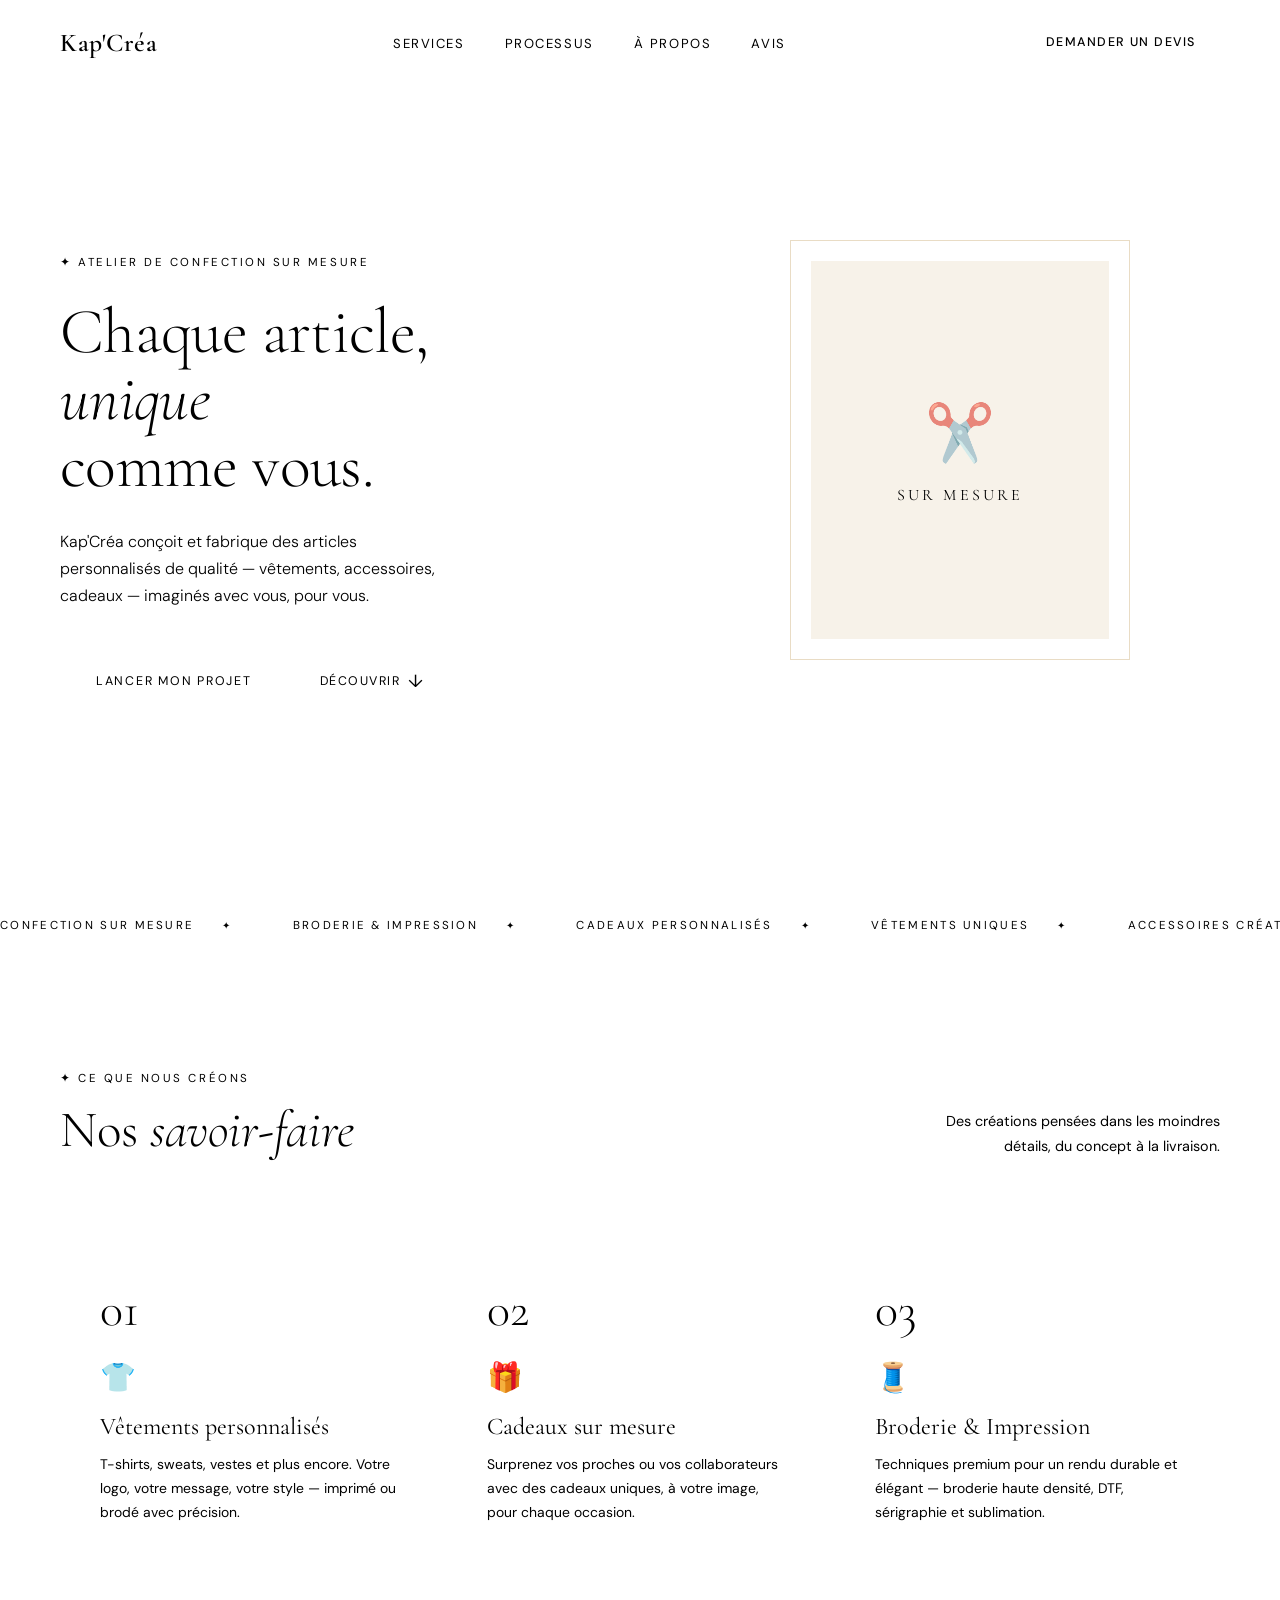
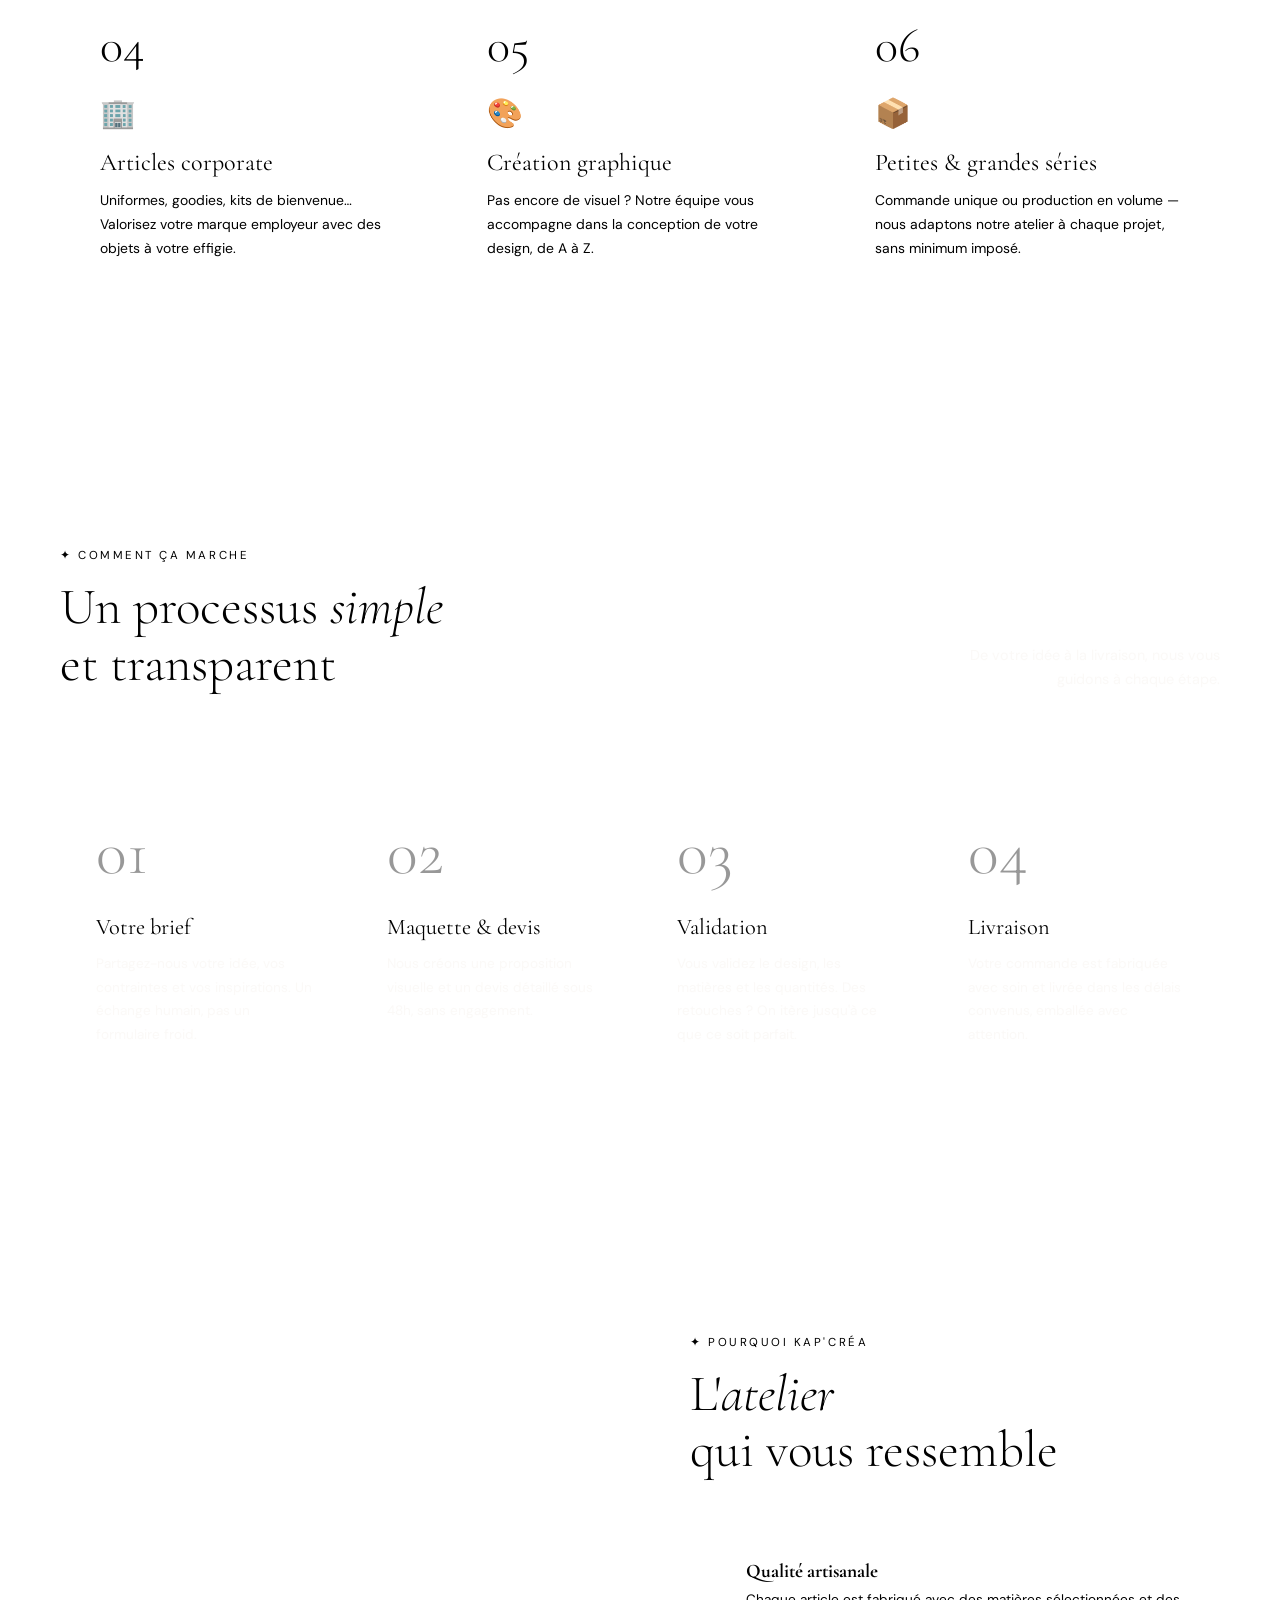
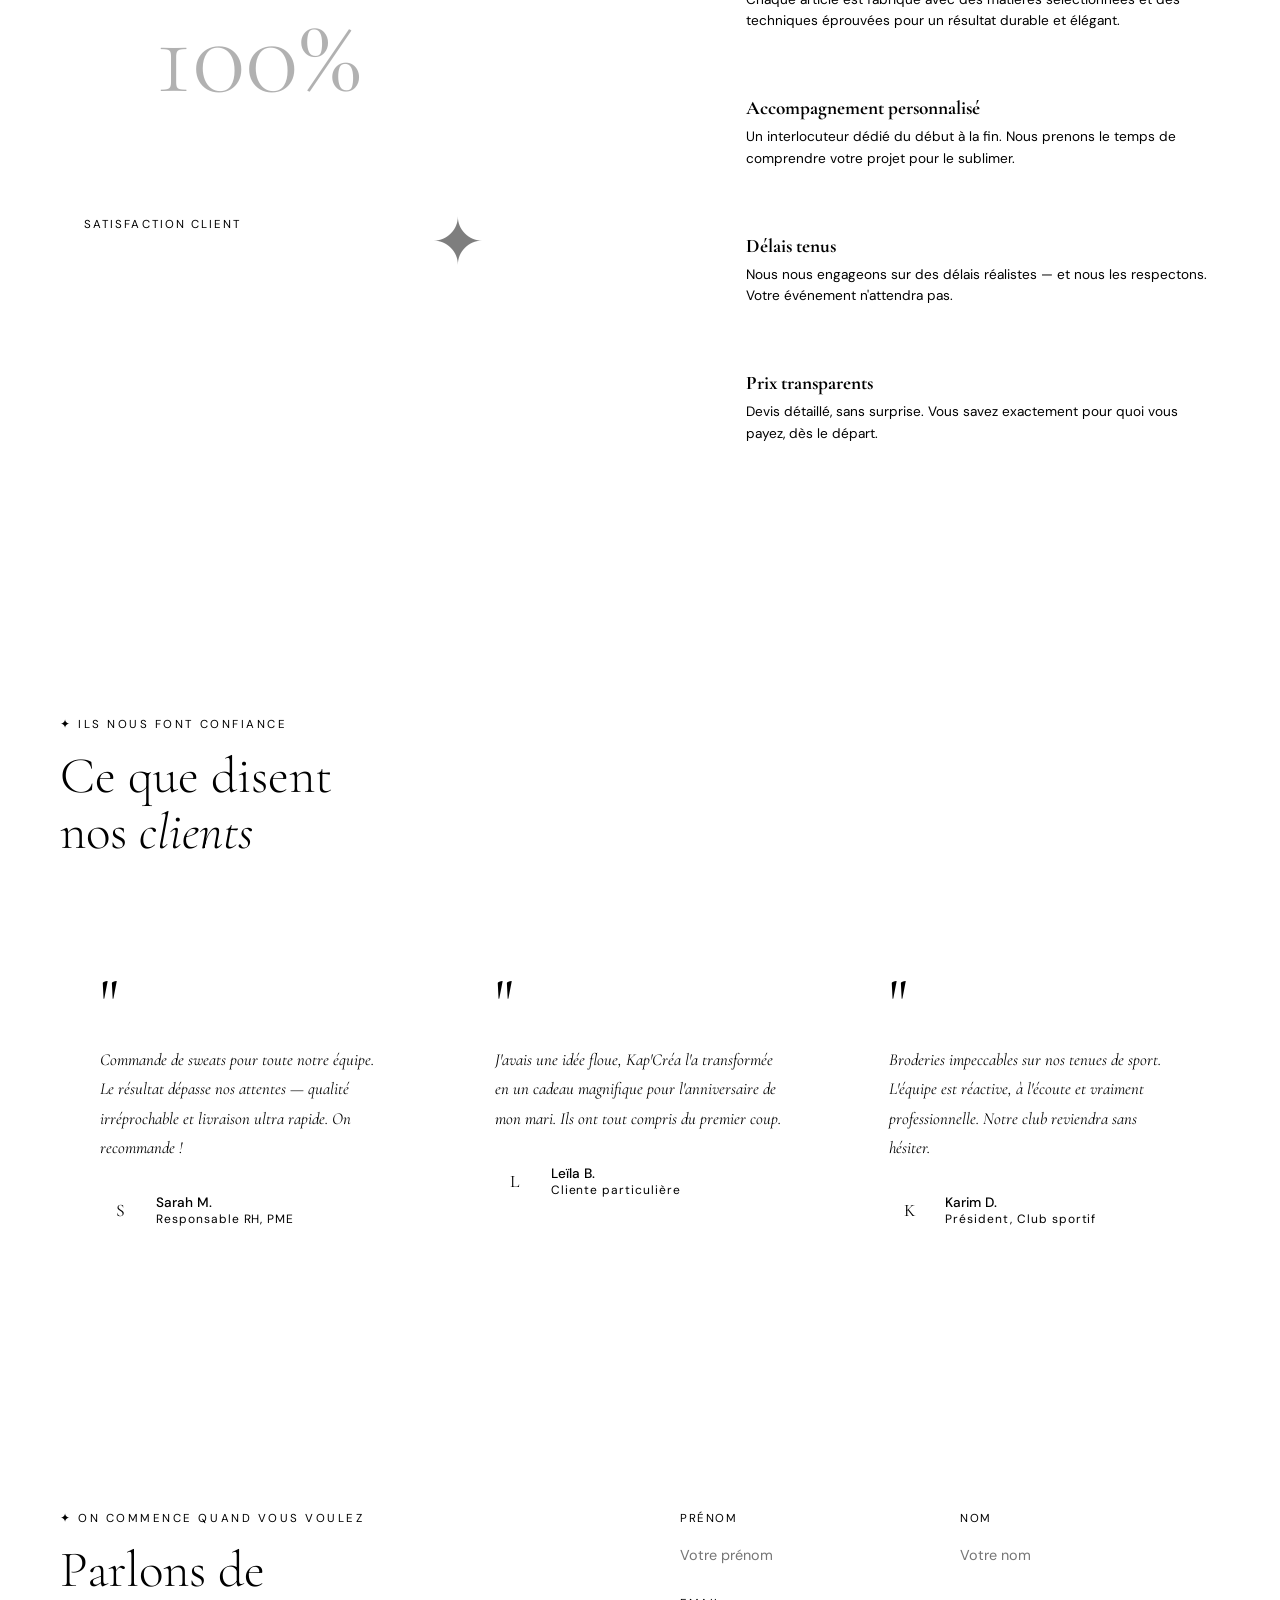
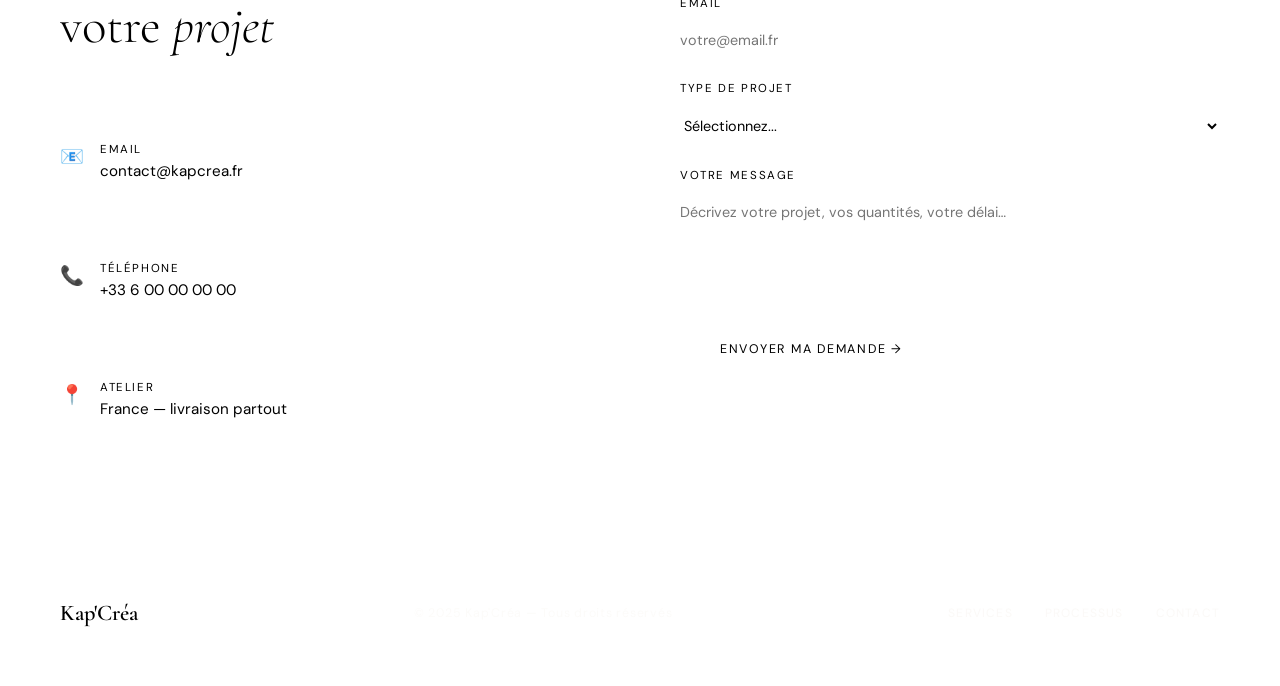
==== Index.html @ 998042f2 "Create Index.html" ====
<!DOCTYPE html>

<html lang="fr">
<head>
  <meta charset="UTF-8" />
  <meta name="viewport" content="width=device-width, initial-scale=1.0"/>
  <title>Kap'Créa — Articles Personnalisés</title>
  <link href="https://fonts.googleapis.com/css2?family=Cormorant+Garamond:ital,wght@0,300;0,400;0,600;1,300;1,400&family=DM+Sans:wght@300;400;500&display=swap" rel="stylesheet"/>
  <style>
    *, *::before, *::after { box-sizing: border-box; margin: 0; padding: 0; }

```
:root {
  --cream: #F7F4EF;
  --sand: #E8E0D3;
  --charcoal: #1C1C1C;
  --warm-gray: #6B6560;
  --accent: #C9A96E;
  --accent-light: #E8D5B0;
  --white: #FFFFFF;
}

html { scroll-behavior: smooth; }

body {
  font-family: 'DM Sans', sans-serif;
  background: var(--cream);
  color: var(--charcoal);
  overflow-x: hidden;
}

/* ── CURSOR ── */
* { cursor: none; }
#cursor {
  position: fixed;
  width: 12px; height: 12px;
  background: var(--accent);
  border-radius: 50%;
  pointer-events: none;
  z-index: 9999;
  transform: translate(-50%, -50%);
  transition: transform 0.15s ease, width 0.3s ease, height 0.3s ease, background 0.3s ease;
}
#cursor.grow {
  width: 40px; height: 40px;
  background: transparent;
  border: 1.5px solid var(--accent);
}

/* ── NAV ── */
nav {
  position: fixed; top: 0; left: 0; right: 0;
  z-index: 100;
  display: flex; align-items: center; justify-content: space-between;
  padding: 24px 60px;
  background: transparent;
  transition: background 0.4s ease, padding 0.4s ease;
}
nav.scrolled {
  background: rgba(247,244,239,0.95);
  backdrop-filter: blur(12px);
  padding: 16px 60px;
  border-bottom: 1px solid var(--sand);
}
.nav-logo {
  font-family: 'Cormorant Garamond', serif;
  font-size: 1.6rem;
  font-weight: 600;
  letter-spacing: 0.02em;
  color: var(--charcoal);
  text-decoration: none;
}
.nav-logo span { color: var(--accent); }
.nav-links {
  display: flex; gap: 40px; list-style: none;
}
.nav-links a {
  font-size: 0.82rem;
  font-weight: 400;
  letter-spacing: 0.12em;
  text-transform: uppercase;
  color: var(--charcoal);
  text-decoration: none;
  position: relative;
}
.nav-links a::after {
  content: '';
  position: absolute;
  bottom: -3px; left: 0;
  width: 0; height: 1px;
  background: var(--accent);
  transition: width 0.3s ease;
}
.nav-links a:hover::after { width: 100%; }

.nav-cta {
  font-size: 0.78rem;
  font-weight: 500;
  letter-spacing: 0.12em;
  text-transform: uppercase;
  color: var(--charcoal);
  text-decoration: none;
  border: 1px solid var(--charcoal);
  padding: 10px 24px;
  transition: background 0.3s ease, color 0.3s ease;
}
.nav-cta:hover { background: var(--charcoal); color: var(--cream); }

/* ── HERO ── */
#hero {
  min-height: 100vh;
  display: grid;
  grid-template-columns: 1fr 1fr;
  position: relative;
  overflow: hidden;
}
.hero-left {
  display: flex;
  flex-direction: column;
  justify-content: center;
  padding: 140px 60px 80px;
}
.hero-tag {
  font-size: 0.72rem;
  letter-spacing: 0.22em;
  text-transform: uppercase;
  color: var(--accent);
  margin-bottom: 28px;
  opacity: 0;
  animation: fadeUp 0.8s ease 0.2s forwards;
}
.hero-title {
  font-family: 'Cormorant Garamond', serif;
  font-size: clamp(3rem, 5vw, 5.5rem);
  font-weight: 300;
  line-height: 1.05;
  letter-spacing: -0.01em;
  opacity: 0;
  animation: fadeUp 0.9s ease 0.4s forwards;
}
.hero-title em {
  font-style: italic;
  color: var(--accent);
}
.hero-subtitle {
  font-size: 1rem;
  font-weight: 300;
  color: var(--warm-gray);
  line-height: 1.7;
  max-width: 400px;
  margin-top: 28px;
  opacity: 0;
  animation: fadeUp 0.9s ease 0.6s forwards;
}
.hero-actions {
  display: flex; align-items: center; gap: 32px;
  margin-top: 48px;
  opacity: 0;
  animation: fadeUp 0.9s ease 0.8s forwards;
}
.btn-primary {
  background: var(--charcoal);
  color: var(--cream);
  font-size: 0.78rem;
  letter-spacing: 0.14em;
  text-transform: uppercase;
  text-decoration: none;
  padding: 16px 36px;
  transition: background 0.3s ease, transform 0.2s ease;
}
.btn-primary:hover { background: var(--accent); transform: translateY(-2px); }
.btn-ghost {
  font-size: 0.78rem;
  letter-spacing: 0.12em;
  text-transform: uppercase;
  color: var(--warm-gray);
  text-decoration: none;
  display: flex; align-items: center; gap: 8px;
}
.btn-ghost:hover { color: var(--charcoal); }
.btn-ghost span { font-size: 1.1rem; }

.hero-right {
  position: relative;
  background: var(--sand);
  overflow: hidden;
}
.hero-right::before {
  content: '';
  position: absolute;
  inset: 0;
  background: linear-gradient(135deg, var(--sand) 0%, var(--accent-light) 100%);
}
.hero-visual {
  position: absolute;
  inset: 0;
  display: flex;
  align-items: center;
  justify-content: center;
}
.hero-shape-outer {
  width: 340px; height: 420px;
  border: 1px solid rgba(201,169,110,0.4);
  position: relative;
  animation: float 6s ease-in-out infinite;
}
.hero-shape-inner {
  position: absolute;
  top: 20px; left: 20px; right: 20px; bottom: 20px;
  background: rgba(201,169,110,0.15);
  display: flex; align-items: center; justify-content: center;
  flex-direction: column; gap: 16px;
}
.hero-icon { font-size: 3.5rem; opacity: 0.6; }
.hero-shape-label {
  font-family: 'Cormorant Garamond', serif;
  font-size: 1rem;
  letter-spacing: 0.2em;
  text-transform: uppercase;
  color: var(--warm-gray);
}
.hero-dots {
  position: absolute;
  bottom: 60px; right: 60px;
  display: grid;
  grid-template-columns: repeat(5, 1fr);
  gap: 8px;
  opacity: 0.35;
}
.hero-dot {
  width: 4px; height: 4px;
  background: var(--accent);
  border-radius: 50%;
}

/* ── MARQUEE ── */
.marquee-section {
  background: var(--charcoal);
  padding: 18px 0;
  overflow: hidden;
}
.marquee-track {
  display: flex;
  gap: 60px;
  animation: marquee 22s linear infinite;
  white-space: nowrap;
}
.marquee-item {
  font-size: 0.72rem;
  letter-spacing: 0.2em;
  text-transform: uppercase;
  color: var(--accent);
  display: flex; align-items: center; gap: 28px;
  flex-shrink: 0;
}
.marquee-dot { color: var(--warm-gray); font-size: 0.6rem; }

/* ── SERVICES ── */
#services {
  padding: 120px 60px;
}
.section-header {
  display: flex;
  align-items: flex-end;
  justify-content: space-between;
  margin-bottom: 80px;
}
.section-tag {
  font-size: 0.72rem;
  letter-spacing: 0.22em;
  text-transform: uppercase;
  color: var(--accent);
  margin-bottom: 16px;
}
.section-title {
  font-family: 'Cormorant Garamond', serif;
  font-size: clamp(2.2rem, 4vw, 3.5rem);
  font-weight: 300;
  line-height: 1.1;
}
.section-title em { font-style: italic; color: var(--accent); }
.section-desc {
  font-size: 0.9rem;
  color: var(--warm-gray);
  max-width: 280px;
  line-height: 1.7;
  text-align: right;
}

.services-grid {
  display: grid;
  grid-template-columns: repeat(3, 1fr);
  gap: 2px;
  background: var(--sand);
}
.service-card {
  background: var(--cream);
  padding: 48px 40px;
  transition: background 0.3s ease;
  position: relative;
  overflow: hidden;
}
.service-card::after {
  content: '';
  position: absolute;
  bottom: 0; left: 0;
  width: 0; height: 2px;
  background: var(--accent);
  transition: width 0.4s ease;
}
.service-card:hover::after { width: 100%; }
.service-card:hover { background: var(--white); }
.service-num {
  font-family: 'Cormorant Garamond', serif;
  font-size: 3rem;
  font-weight: 300;
  color: var(--accent-light);
  line-height: 1;
  margin-bottom: 24px;
}
.service-icon { font-size: 1.8rem; margin-bottom: 16px; }
.service-name {
  font-family: 'Cormorant Garamond', serif;
  font-size: 1.5rem;
  font-weight: 400;
  margin-bottom: 12px;
}
.service-text {
  font-size: 0.87rem;
  color: var(--warm-gray);
  line-height: 1.7;
}

/* ── PROCESS ── */
#process {
  padding: 120px 60px;
  background: var(--charcoal);
  color: var(--cream);
}
#process .section-title { color: var(--cream); }
#process .section-tag { color: var(--accent); }
#process .section-desc { color: rgba(247,244,239,0.5); }

.process-steps {
  display: grid;
  grid-template-columns: repeat(4, 1fr);
  gap: 2px;
  margin-top: 80px;
  background: rgba(255,255,255,0.05);
}
.step {
  background: var(--charcoal);
  padding: 48px 36px;
  border-top: 1px solid rgba(255,255,255,0.08);
  transition: background 0.3s ease;
}
.step:hover { background: #242424; }
.step-num {
  font-family: 'Cormorant Garamond', serif;
  font-size: 4rem;
  font-weight: 300;
  color: var(--accent);
  opacity: 0.4;
  line-height: 1;
  margin-bottom: 28px;
}
.step-title {
  font-family: 'Cormorant Garamond', serif;
  font-size: 1.4rem;
  font-weight: 400;
  margin-bottom: 12px;
  color: var(--cream);
}
.step-text {
  font-size: 0.85rem;
  color: rgba(247,244,239,0.5);
  line-height: 1.75;
}

/* ── POURQUOI ── */
#pourquoi {
  padding: 120px 60px;
  display: grid;
  grid-template-columns: 1fr 1fr;
  gap: 100px;
  align-items: center;
}
.pourquoi-visual {
  position: relative;
  height: 500px;
}
.pourquoi-box {
  position: absolute;
  background: var(--sand);
}
.pourquoi-box-1 {
  top: 0; left: 0;
  width: 75%; height: 80%;
  display: flex; align-items: center; justify-content: center;
}
.pourquoi-box-2 {
  bottom: 0; right: 0;
  width: 50%; height: 45%;
  background: var(--accent-light);
  display: flex; align-items: center; justify-content: center;
}
.pourquoi-big-num {
  font-family: 'Cormorant Garamond', serif;
  font-size: 7rem;
  font-weight: 300;
  color: var(--accent);
  opacity: 0.3;
}
.pourquoi-stat-label {
  font-size: 0.72rem;
  letter-spacing: 0.18em;
  text-transform: uppercase;
  color: var(--warm-gray);
  position: absolute;
  bottom: 24px; left: 24px;
}

.pourquoi-items { display: flex; flex-direction: column; gap: 0; }
.pourquoi-item {
  padding: 32px 0;
  border-bottom: 1px solid var(--sand);
  display: flex; gap: 24px; align-items: flex-start;
}
.pourquoi-item:first-child { border-top: 1px solid var(--sand); }
.pourquoi-check {
  width: 32px; height: 32px;
  background: var(--accent);
  flex-shrink: 0;
  display: flex; align-items: center; justify-content: center;
  color: white;
  font-size: 0.8rem;
}
.pourquoi-item-title {
  font-family: 'Cormorant Garamond', serif;
  font-size: 1.2rem;
  margin-bottom: 6px;
}
.pourquoi-item-text {
  font-size: 0.85rem;
  color: var(--warm-gray);
  line-height: 1.6;
}

/* ── TEMOIGNAGES ── */
#temoignages {
  padding: 120px 60px;
  background: var(--sand);
}
.temoignages-grid {
  display: grid;
  grid-template-columns: repeat(3, 1fr);
  gap: 24px;
  margin-top: 80px;
}
.temoignage-card {
  background: var(--cream);
  padding: 40px;
  position: relative;
}
.temo-quote {
  font-family: 'Cormorant Garamond', serif;
  font-size: 4rem;
  color: var(--accent);
  line-height: 0.7;
  margin-bottom: 20px;
}
.temo-text {
  font-size: 0.95rem;
  line-height: 1.75;
  color: var(--charcoal);
  margin-bottom: 28px;
  font-style: italic;
  font-family: 'Cormorant Garamond', serif;
  font-size: 1.05rem;
}
.temo-author {
  display: flex; align-items: center; gap: 16px;
}
.temo-avatar {
  width: 40px; height: 40px;
  background: var(--accent-light);
  display: flex; align-items: center; justify-content: center;
  font-family: 'Cormorant Garamond', serif;
  font-size: 1.1rem;
  color: var(--accent);
}
.temo-name {
  font-size: 0.85rem;
  font-weight: 500;
}
.temo-role {
  font-size: 0.75rem;
  color: var(--warm-gray);
  letter-spacing: 0.08em;
}

/* ── CONTACT ── */
#contact {
  padding: 120px 60px;
  display: grid;
  grid-template-columns: 1fr 1fr;
  gap: 80px;
}
.contact-info { padding-right: 40px; }
.contact-detail {
  display: flex; align-items: flex-start; gap: 16px;
  margin-top: 40px;
  padding-top: 40px;
  border-top: 1px solid var(--sand);
}
.contact-detail:first-of-type { margin-top: 48px; }
.contact-detail-icon { font-size: 1.2rem; padding-top: 2px; }
.contact-detail-label {
  font-size: 0.72rem;
  letter-spacing: 0.14em;
  text-transform: uppercase;
  color: var(--warm-gray);
  margin-bottom: 4px;
}
.contact-detail-val {
  font-size: 0.95rem;
  color: var(--charcoal);
}

.contact-form { display: flex; flex-direction: column; gap: 20px; }
.form-row { display: grid; grid-template-columns: 1fr 1fr; gap: 20px; }
.form-group { display: flex; flex-direction: column; gap: 8px; }
.form-group label {
  font-size: 0.72rem;
  letter-spacing: 0.14em;
  text-transform: uppercase;
  color: var(--warm-gray);
}
.form-group input,
.form-group select,
.form-group textarea {
  background: transparent;
  border: none;
  border-bottom: 1px solid var(--sand);
  padding: 12px 0;
  font-family: 'DM Sans', sans-serif;
  font-size: 0.9rem;
  color: var(--charcoal);
  outline: none;
  transition: border-color 0.3s ease;
  cursor: none;
}
.form-group input:focus,
.form-group select:focus,
.form-group textarea:focus {
  border-color: var(--accent);
}
.form-group textarea { resize: none; height: 100px; }
.form-submit {
  margin-top: 12px;
  background: var(--charcoal);
  color: var(--cream);
  border: none;
  padding: 18px 40px;
  font-family: 'DM Sans', sans-serif;
  font-size: 0.78rem;
  letter-spacing: 0.14em;
  text-transform: uppercase;
  cursor: none;
  transition: background 0.3s ease;
  align-self: flex-start;
}
.form-submit:hover { background: var(--accent); }

/* ── FOOTER ── */
footer {
  background: var(--charcoal);
  color: var(--cream);
  padding: 60px;
  display: flex;
  align-items: center;
  justify-content: space-between;
}
.footer-logo {
  font-family: 'Cormorant Garamond', serif;
  font-size: 1.4rem;
  font-weight: 600;
}
.footer-logo span { color: var(--accent); }
.footer-copy {
  font-size: 0.78rem;
  color: rgba(247,244,239,0.4);
  letter-spacing: 0.06em;
}
.footer-links { display: flex; gap: 32px; }
.footer-links a {
  font-size: 0.75rem;
  letter-spacing: 0.1em;
  text-transform: uppercase;
  color: rgba(247,244,239,0.5);
  text-decoration: none;
  transition: color 0.3s ease;
}
.footer-links a:hover { color: var(--accent); }

/* ── ANIMATIONS ── */
@keyframes fadeUp {
  from { opacity: 0; transform: translateY(24px); }
  to { opacity: 1; transform: translateY(0); }
}
@keyframes float {
  0%, 100% { transform: translateY(0px) rotate(0deg); }
  33% { transform: translateY(-12px) rotate(0.5deg); }
  66% { transform: translateY(-6px) rotate(-0.5deg); }
}
@keyframes marquee {
  from { transform: translateX(0); }
  to { transform: translateX(-50%); }
}

.reveal {
  opacity: 0;
  transform: translateY(32px);
  transition: opacity 0.8s ease, transform 0.8s ease;
}
.reveal.visible {
  opacity: 1;
  transform: translateY(0);
}

/* ── MOBILE ── */
@media (max-width: 900px) {
  nav { padding: 20px 28px; }
  nav.scrolled { padding: 14px 28px; }
  .nav-links, .nav-cta { display: none; }
  #hero { grid-template-columns: 1fr; }
  .hero-right { display: none; }
  .hero-left { padding: 120px 28px 60px; }
  #services, #process, #temoignages, #contact, #pourquoi { padding: 80px 28px; }
  .services-grid, .process-steps, .temoignages-grid { grid-template-columns: 1fr; }
  #pourquoi, #contact { grid-template-columns: 1fr; }
  .section-header { flex-direction: column; align-items: flex-start; gap: 16px; }
  .section-desc { text-align: left; }
  footer { flex-direction: column; gap: 24px; text-align: center; }
  .footer-links { flex-wrap: wrap; justify-content: center; }
}
```

  </style>
</head>
<body>

<!-- CURSOR -->

<div id="cursor"></div>

<!-- NAV -->

<nav id="navbar">
  <a href="#" class="nav-logo">Kap'<span>Créa</span></a>
  <ul class="nav-links">
    <li><a href="#services">Services</a></li>
    <li><a href="#process">Processus</a></li>
    <li><a href="#pourquoi">À propos</a></li>
    <li><a href="#temoignages">Avis</a></li>
  </ul>
  <a href="#contact" class="nav-cta">Demander un devis</a>
</nav>

<!-- HERO -->

<section id="hero">
  <div class="hero-left">
    <p class="hero-tag">✦ Atelier de confection sur mesure</p>
    <h1 class="hero-title">
      Chaque article,<br><em>unique</em><br>comme vous.
    </h1>
    <p class="hero-subtitle">
      Kap'Créa conçoit et fabrique des articles personnalisés de qualité — vêtements, accessoires, cadeaux — imaginés avec vous, pour vous.
    </p>
    <div class="hero-actions">
      <a href="#contact" class="btn-primary">Lancer mon projet</a>
      <a href="#services" class="btn-ghost">Découvrir <span>↓</span></a>
    </div>
  </div>
  <div class="hero-right">
    <div class="hero-visual">
      <div class="hero-shape-outer">
        <div class="hero-shape-inner">
          <div class="hero-icon">✂️</div>
          <div class="hero-shape-label">Sur mesure</div>
        </div>
      </div>
    </div>
    <div class="hero-dots">
      <div class="hero-dot"></div><div class="hero-dot"></div><div class="hero-dot"></div><div class="hero-dot"></div><div class="hero-dot"></div>
      <div class="hero-dot"></div><div class="hero-dot"></div><div class="hero-dot"></div><div class="hero-dot"></div><div class="hero-dot"></div>
      <div class="hero-dot"></div><div class="hero-dot"></div><div class="hero-dot"></div><div class="hero-dot"></div><div class="hero-dot"></div>
      <div class="hero-dot"></div><div class="hero-dot"></div><div class="hero-dot"></div><div class="hero-dot"></div><div class="hero-dot"></div>
    </div>
  </div>
</section>

<!-- MARQUEE -->

<div class="marquee-section">
  <div class="marquee-track">
    <div class="marquee-item">Confection sur mesure <span class="marquee-dot">✦</span></div>
    <div class="marquee-item">Broderie & Impression <span class="marquee-dot">✦</span></div>
    <div class="marquee-item">Cadeaux personnalisés <span class="marquee-dot">✦</span></div>
    <div class="marquee-item">Vêtements uniques <span class="marquee-dot">✦</span></div>
    <div class="marquee-item">Accessoires créatifs <span class="marquee-dot">✦</span></div>
    <div class="marquee-item">Livraison soignée <span class="marquee-dot">✦</span></div>
    <!-- Duplicate for infinite loop -->
    <div class="marquee-item">Confection sur mesure <span class="marquee-dot">✦</span></div>
    <div class="marquee-item">Broderie & Impression <span class="marquee-dot">✦</span></div>
    <div class="marquee-item">Cadeaux personnalisés <span class="marquee-dot">✦</span></div>
    <div class="marquee-item">Vêtements uniques <span class="marquee-dot">✦</span></div>
    <div class="marquee-item">Accessoires créatifs <span class="marquee-dot">✦</span></div>
    <div class="marquee-item">Livraison soignée <span class="marquee-dot">✦</span></div>
  </div>
</div>

<!-- SERVICES -->

<section id="services">
  <div class="section-header reveal">
    <div>
      <p class="section-tag">✦ Ce que nous créons</p>
      <h2 class="section-title">Nos <em>savoir-faire</em></h2>
    </div>
    <p class="section-desc">Des créations pensées dans les moindres détails, du concept à la livraison.</p>
  </div>
  <div class="services-grid reveal">
    <div class="service-card">
      <div class="service-num">01</div>
      <div class="service-icon">👕</div>
      <h3 class="service-name">Vêtements personnalisés</h3>
      <p class="service-text">T-shirts, sweats, vestes et plus encore. Votre logo, votre message, votre style — imprimé ou brodé avec précision.</p>
    </div>
    <div class="service-card">
      <div class="service-num">02</div>
      <div class="service-icon">🎁</div>
      <h3 class="service-name">Cadeaux sur mesure</h3>
      <p class="service-text">Surprenez vos proches ou vos collaborateurs avec des cadeaux uniques, à votre image, pour chaque occasion.</p>
    </div>
    <div class="service-card">
      <div class="service-num">03</div>
      <div class="service-icon">🧵</div>
      <h3 class="service-name">Broderie & Impression</h3>
      <p class="service-text">Techniques premium pour un rendu durable et élégant — broderie haute densité, DTF, sérigraphie et sublimation.</p>
    </div>
    <div class="service-card">
      <div class="service-num">04</div>
      <div class="service-icon">🏢</div>
      <h3 class="service-name">Articles corporate</h3>
      <p class="service-text">Uniformes, goodies, kits de bienvenue… Valorisez votre marque employeur avec des objets à votre effigie.</p>
    </div>
    <div class="service-card">
      <div class="service-num">05</div>
      <div class="service-icon">🎨</div>
      <h3 class="service-name">Création graphique</h3>
      <p class="service-text">Pas encore de visuel ? Notre équipe vous accompagne dans la conception de votre design, de A à Z.</p>
    </div>
    <div class="service-card">
      <div class="service-num">06</div>
      <div class="service-icon">📦</div>
      <h3 class="service-name">Petites & grandes séries</h3>
      <p class="service-text">Commande unique ou production en volume — nous adaptons notre atelier à chaque projet, sans minimum imposé.</p>
    </div>
  </div>
</section>

<!-- PROCESS -->

<section id="process">
  <div class="section-header reveal">
    <div>
      <p class="section-tag">✦ Comment ça marche</p>
      <h2 class="section-title">Un processus <em>simple</em><br>et transparent</h2>
    </div>
    <p class="section-desc" style="color:rgba(247,244,239,0.5)">De votre idée à la livraison, nous vous guidons à chaque étape.</p>
  </div>
  <div class="process-steps reveal">
    <div class="step">
      <div class="step-num">01</div>
      <h3 class="step-title">Votre brief</h3>
      <p class="step-text">Partagez-nous votre idée, vos contraintes et vos inspirations. Un échange humain, pas un formulaire froid.</p>
    </div>
    <div class="step">
      <div class="step-num">02</div>
      <h3 class="step-title">Maquette & devis</h3>
      <p class="step-text">Nous créons une proposition visuelle et un devis détaillé sous 48h, sans engagement.</p>
    </div>
    <div class="step">
      <div class="step-num">03</div>
      <h3 class="step-title">Validation</h3>
      <p class="step-text">Vous validez le design, les matières et les quantités. Des retouches ? On itère jusqu'à ce que ce soit parfait.</p>
    </div>
    <div class="step">
      <div class="step-num">04</div>
      <h3 class="step-title">Livraison</h3>
      <p class="step-text">Votre commande est fabriquée avec soin et livrée dans les délais convenus, emballée avec attention.</p>
    </div>
  </div>
</section>

<!-- POURQUOI -->

<section id="pourquoi">
  <div class="pourquoi-visual reveal">
    <div class="pourquoi-box pourquoi-box-1">
      <span class="pourquoi-big-num">100%</span>
      <span class="pourquoi-stat-label">Satisfaction client</span>
    </div>
    <div class="pourquoi-box pourquoi-box-2">
      <span class="pourquoi-big-num" style="font-size:4rem; opacity:0.5">✦</span>
    </div>
  </div>
  <div class="reveal">
    <p class="section-tag">✦ Pourquoi Kap'Créa</p>
    <h2 class="section-title" style="margin-bottom: 48px;">L'<em>atelier</em><br>qui vous ressemble</h2>
    <div class="pourquoi-items">
      <div class="pourquoi-item">
        <div class="pourquoi-check">✓</div>
        <div>
          <h4 class="pourquoi-item-title">Qualité artisanale</h4>
          <p class="pourquoi-item-text">Chaque article est fabriqué avec des matières sélectionnées et des techniques éprouvées pour un résultat durable et élégant.</p>
        </div>
      </div>
      <div class="pourquoi-item">
        <div class="pourquoi-check">✓</div>
        <div>
          <h4 class="pourquoi-item-title">Accompagnement personnalisé</h4>
          <p class="pourquoi-item-text">Un interlocuteur dédié du début à la fin. Nous prenons le temps de comprendre votre projet pour le sublimer.</p>
        </div>
      </div>
      <div class="pourquoi-item">
        <div class="pourquoi-check">✓</div>
        <div>
          <h4 class="pourquoi-item-title">Délais tenus</h4>
          <p class="pourquoi-item-text">Nous nous engageons sur des délais réalistes — et nous les respectons. Votre événement n'attendra pas.</p>
        </div>
      </div>
      <div class="pourquoi-item">
        <div class="pourquoi-check">✓</div>
        <div>
          <h4 class="pourquoi-item-title">Prix transparents</h4>
          <p class="pourquoi-item-text">Devis détaillé, sans surprise. Vous savez exactement pour quoi vous payez, dès le départ.</p>
        </div>
      </div>
    </div>
  </div>
</section>

<!-- TEMOIGNAGES -->

<section id="temoignages">
  <div class="section-header reveal">
    <div>
      <p class="section-tag">✦ Ils nous font confiance</p>
      <h2 class="section-title">Ce que disent<br>nos <em>clients</em></h2>
    </div>
  </div>
  <div class="temoignages-grid reveal">
    <div class="temoignage-card">
      <div class="temo-quote">"</div>
      <p class="temo-text">Commande de sweats pour toute notre équipe. Le résultat dépasse nos attentes — qualité irréprochable et livraison ultra rapide. On recommande !</p>
      <div class="temo-author">
        <div class="temo-avatar">S</div>
        <div>
          <div class="temo-name">Sarah M.</div>
          <div class="temo-role">Responsable RH, PME</div>
        </div>
      </div>
    </div>
    <div class="temoignage-card">
      <div class="temo-quote">"</div>
      <p class="temo-text">J'avais une idée floue, Kap'Créa l'a transformée en un cadeau magnifique pour l'anniversaire de mon mari. Ils ont tout compris du premier coup.</p>
      <div class="temo-author">
        <div class="temo-avatar">L</div>
        <div>
          <div class="temo-name">Leïla B.</div>
          <div class="temo-role">Cliente particulière</div>
        </div>
      </div>
    </div>
    <div class="temoignage-card">
      <div class="temo-quote">"</div>
      <p class="temo-text">Broderies impeccables sur nos tenues de sport. L'équipe est réactive, à l'écoute et vraiment professionnelle. Notre club reviendra sans hésiter.</p>
      <div class="temo-author">
        <div class="temo-avatar">K</div>
        <div>
          <div class="temo-name">Karim D.</div>
          <div class="temo-role">Président, Club sportif</div>
        </div>
      </div>
    </div>
  </div>
</section>

<!-- CONTACT -->

<section id="contact">
  <div class="contact-info reveal">
    <p class="section-tag">✦ On commence quand vous voulez</p>
    <h2 class="section-title">Parlons de<br>votre <em>projet</em></h2>
    <div class="contact-detail">
      <div class="contact-detail-icon">📧</div>
      <div>
        <div class="contact-detail-label">Email</div>
        <div class="contact-detail-val">contact@kapcrea.fr</div>
      </div>
    </div>
    <div class="contact-detail">
      <div class="contact-detail-icon">📞</div>
      <div>
        <div class="contact-detail-label">Téléphone</div>
        <div class="contact-detail-val">+33 6 00 00 00 00</div>
      </div>
    </div>
    <div class="contact-detail">
      <div class="contact-detail-icon">📍</div>
      <div>
        <div class="contact-detail-label">Atelier</div>
        <div class="contact-detail-val">France — livraison partout</div>
      </div>
    </div>
  </div>
  <div class="contact-form reveal">
    <div class="form-row">
      <div class="form-group">
        <label>Prénom</label>
        <input type="text" placeholder="Votre prénom"/>
      </div>
      <div class="form-group">
        <label>Nom</label>
        <input type="text" placeholder="Votre nom"/>
      </div>
    </div>
    <div class="form-group">
      <label>Email</label>
      <input type="email" placeholder="votre@email.fr"/>
    </div>
    <div class="form-group">
      <label>Type de projet</label>
      <select>
        <option value="">Sélectionnez...</option>
        <option>Vêtements personnalisés</option>
        <option>Cadeaux sur mesure</option>
        <option>Articles corporate</option>
        <option>Broderie / Impression</option>
        <option>Autre</option>
      </select>
    </div>
    <div class="form-group">
      <label>Votre message</label>
      <textarea placeholder="Décrivez votre projet, vos quantités, votre délai…"></textarea>
    </div>
    <button class="form-submit">Envoyer ma demande →</button>
  </div>
</section>

<!-- FOOTER -->

<footer>
  <div class="footer-logo">Kap'<span>Créa</span></div>
  <p class="footer-copy">© 2025 Kap'Créa — Tous droits réservés</p>
  <div class="footer-links">
    <a href="#services">Services</a>
    <a href="#process">Processus</a>
    <a href="#contact">Contact</a>
  </div>
</footer>

<script>
  // Cursor
  const cursor = document.getElementById('cursor');
  document.addEventListener('mousemove', e => {
    cursor.style.left = e.clientX + 'px';
    cursor.style.top = e.clientY + 'px';
  });
  document.querySelectorAll('a, button, .service-card, .step').forEach(el => {
    el.addEventListener('mouseenter', () => cursor.classList.add('grow'));
    el.addEventListener('mouseleave', () => cursor.classList.remove('grow'));
  });

  // Navbar scroll
  const navbar = document.getElementById('navbar');
  window.addEventListener('scroll', () => {
    navbar.classList.toggle('scrolled', window.scrollY > 60);
  });

  // Reveal on scroll
  const reveals = document.querySelectorAll('.reveal');
  const observer = new IntersectionObserver((entries) => {
    entries.forEach(e => {
      if (e.isIntersecting) {
        e.target.classList.add('visible');
        observer.unobserve(e.target);
      }
    });
  }, { threshold: 0.12 });
  reveals.forEach(r => observer.observe(r));

  // Form submit
  document.querySelector('.form-submit').addEventListener('click', function() {
    this.textContent = '✓ Message envoyé !';
    this.style.background = '#C9A96E';
    setTimeout(() => {
      this.textContent = 'Envoyer ma demande →';
      this.style.background = '';
    }, 3000);
  });
</script>

</body>
</html>
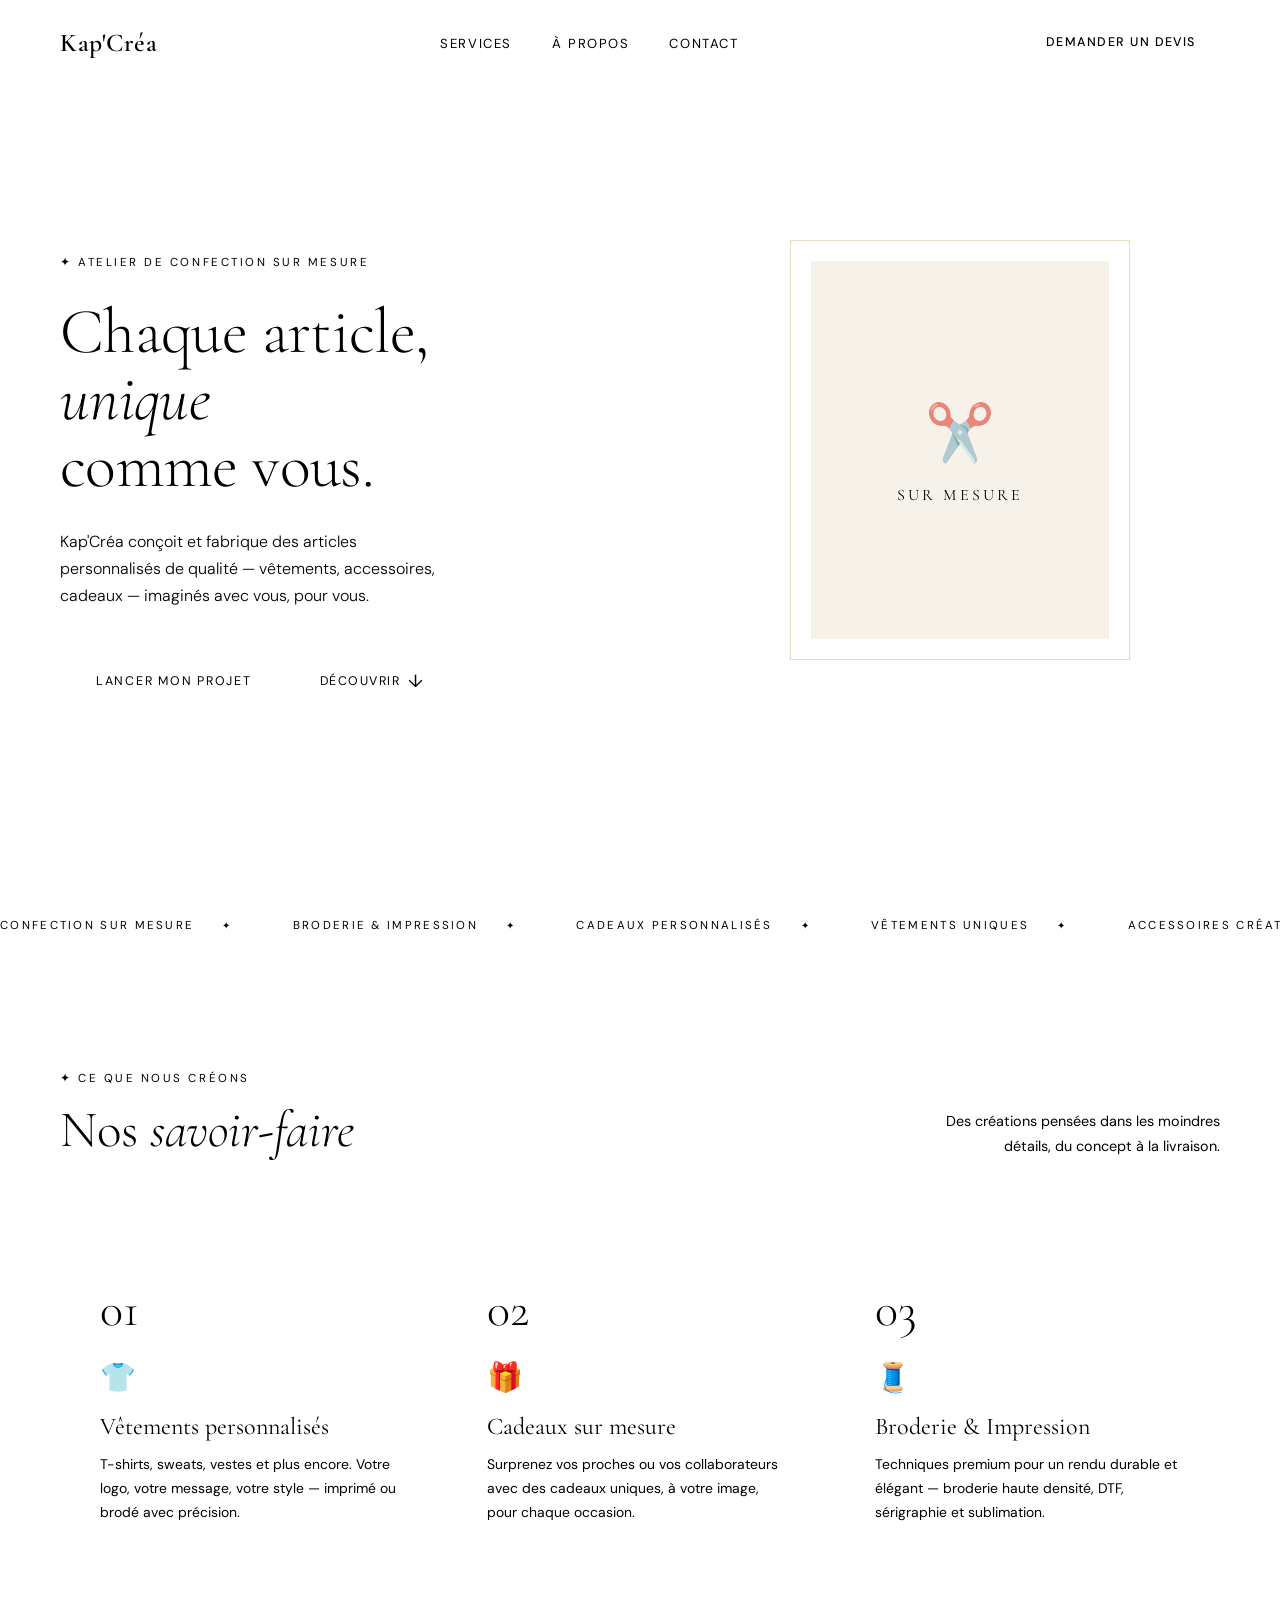
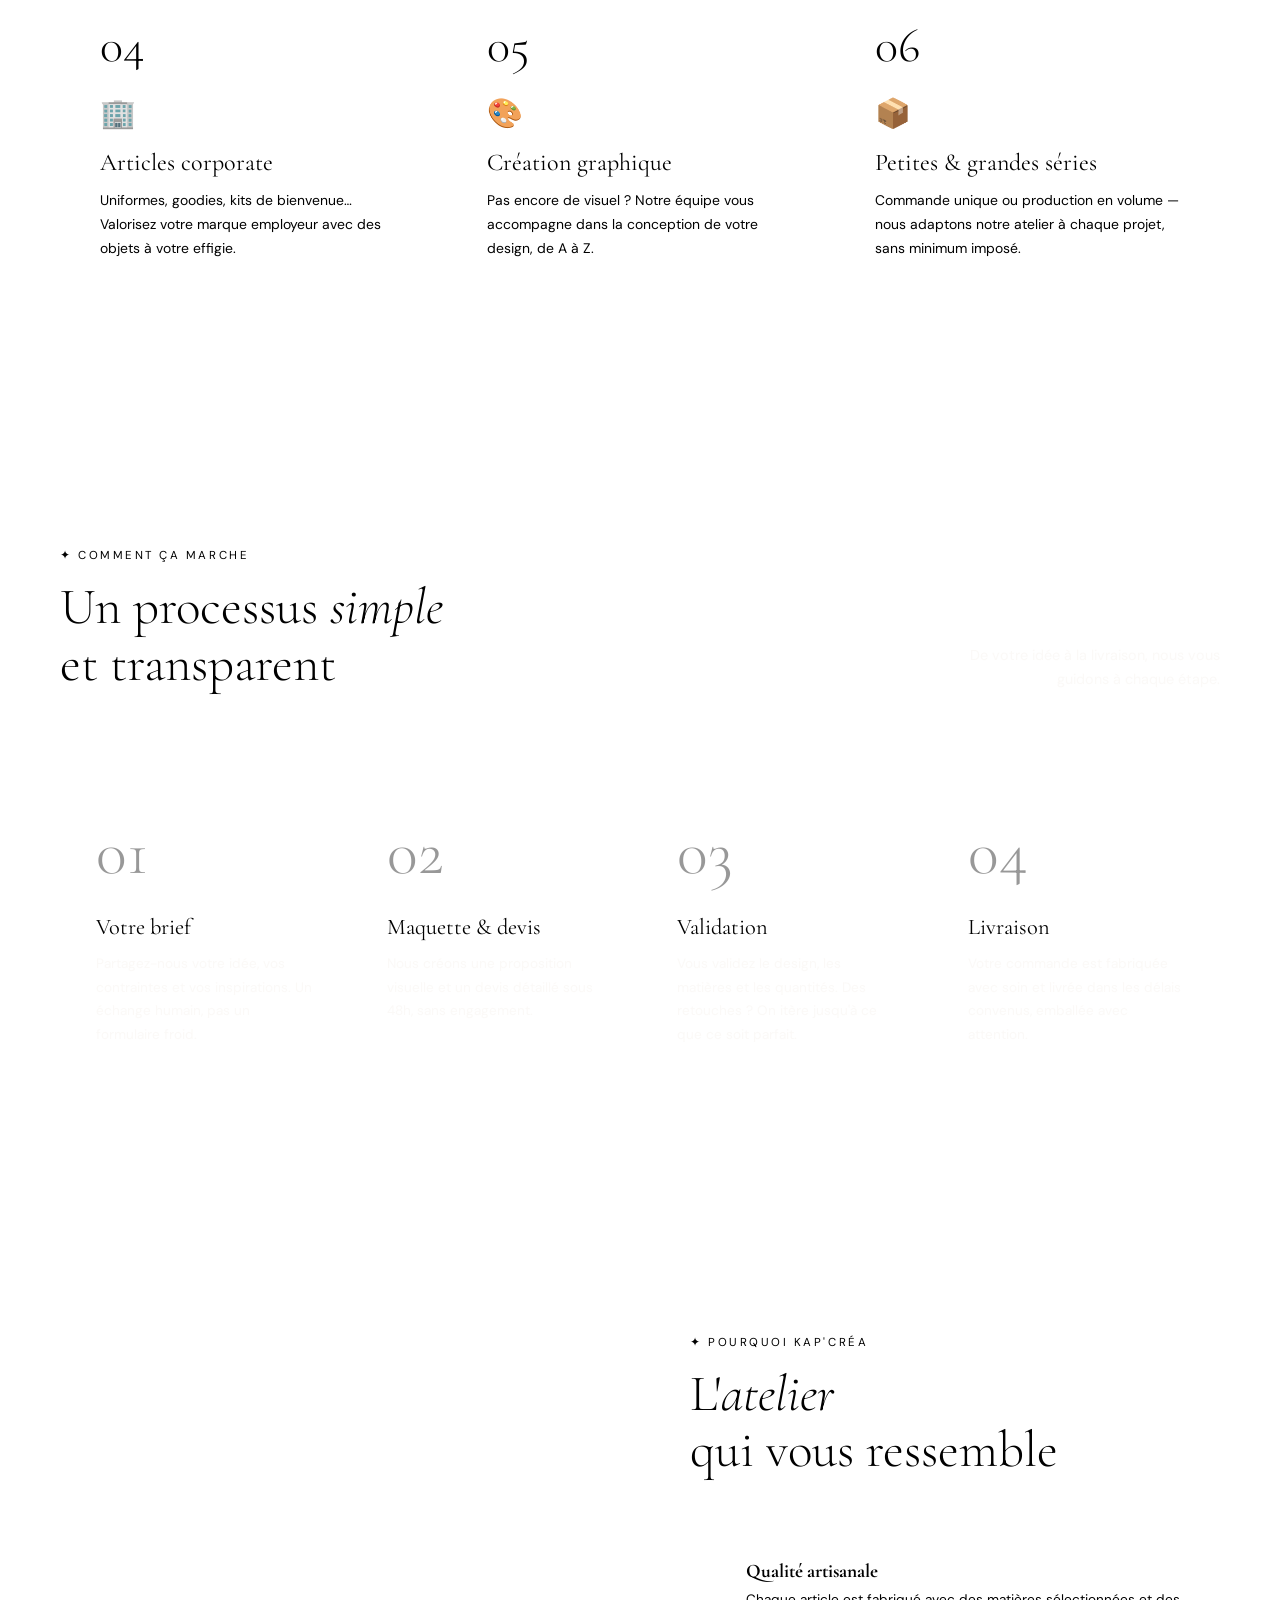
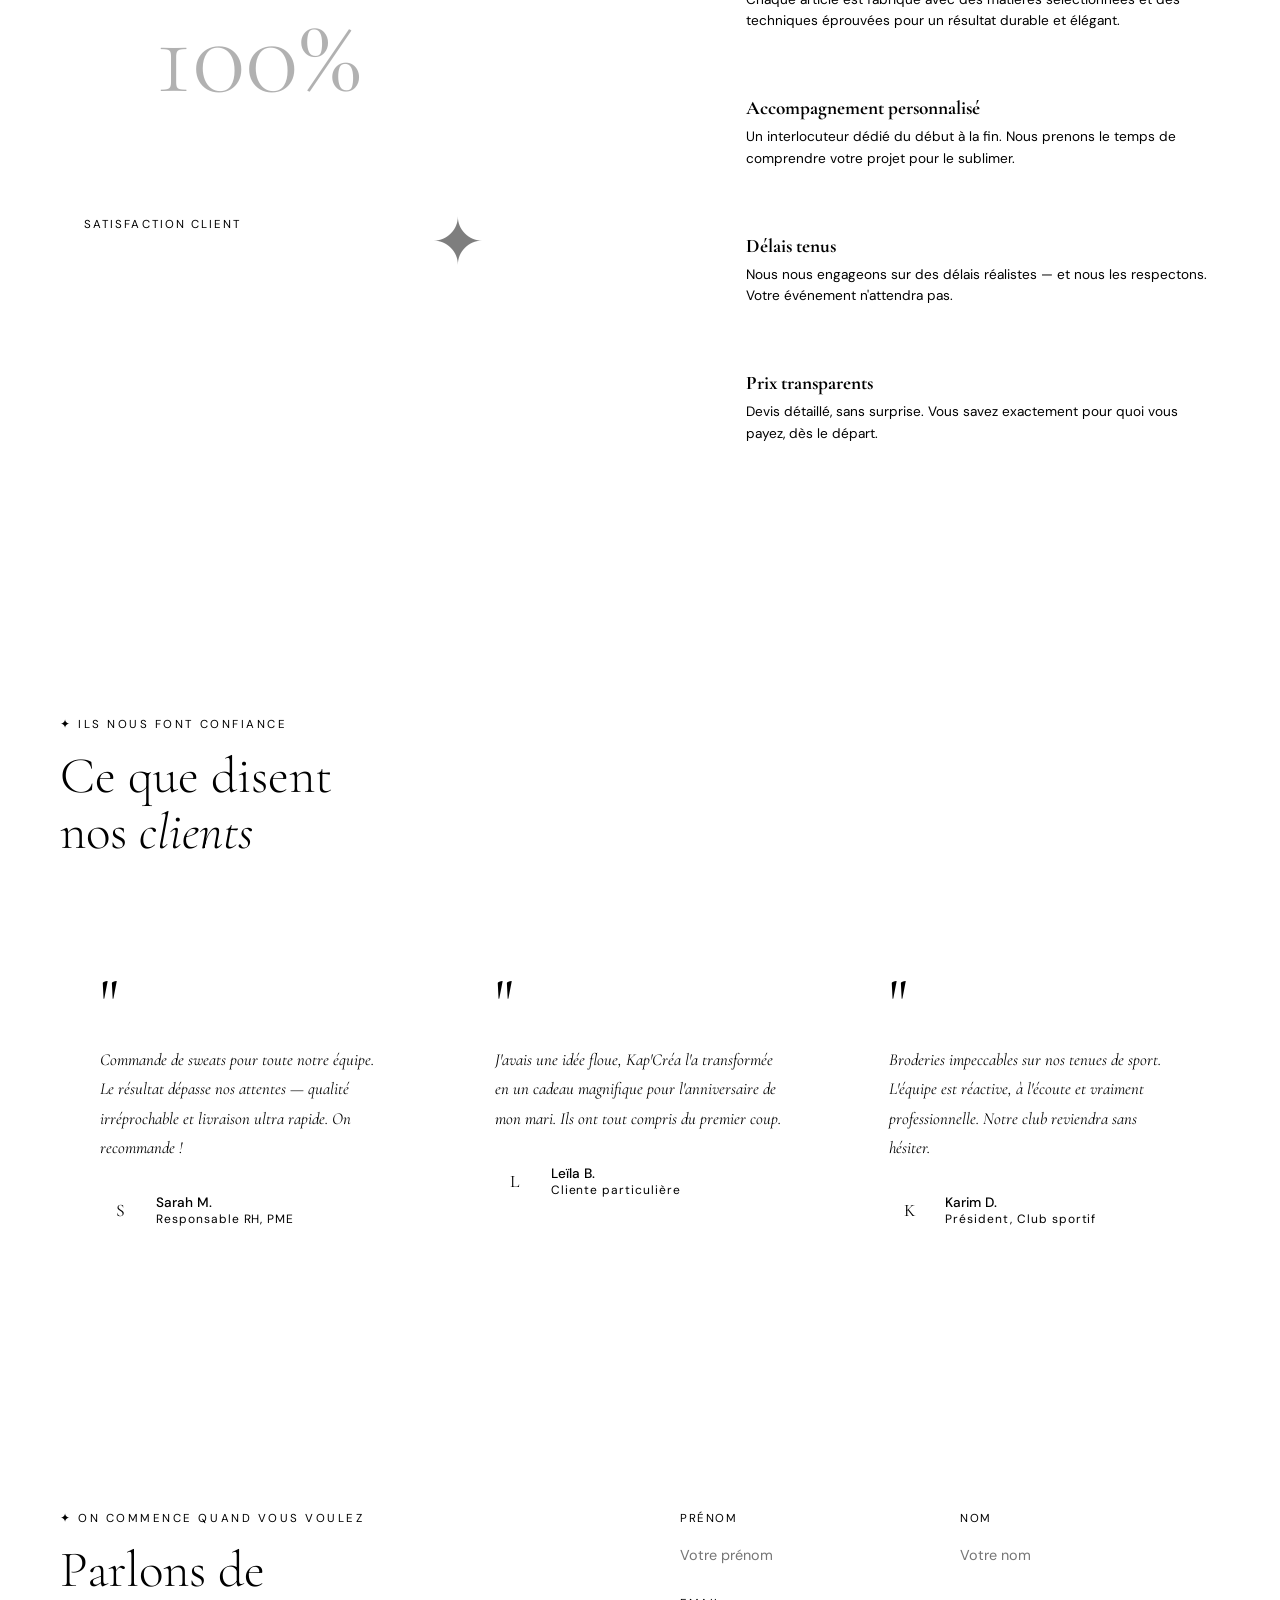
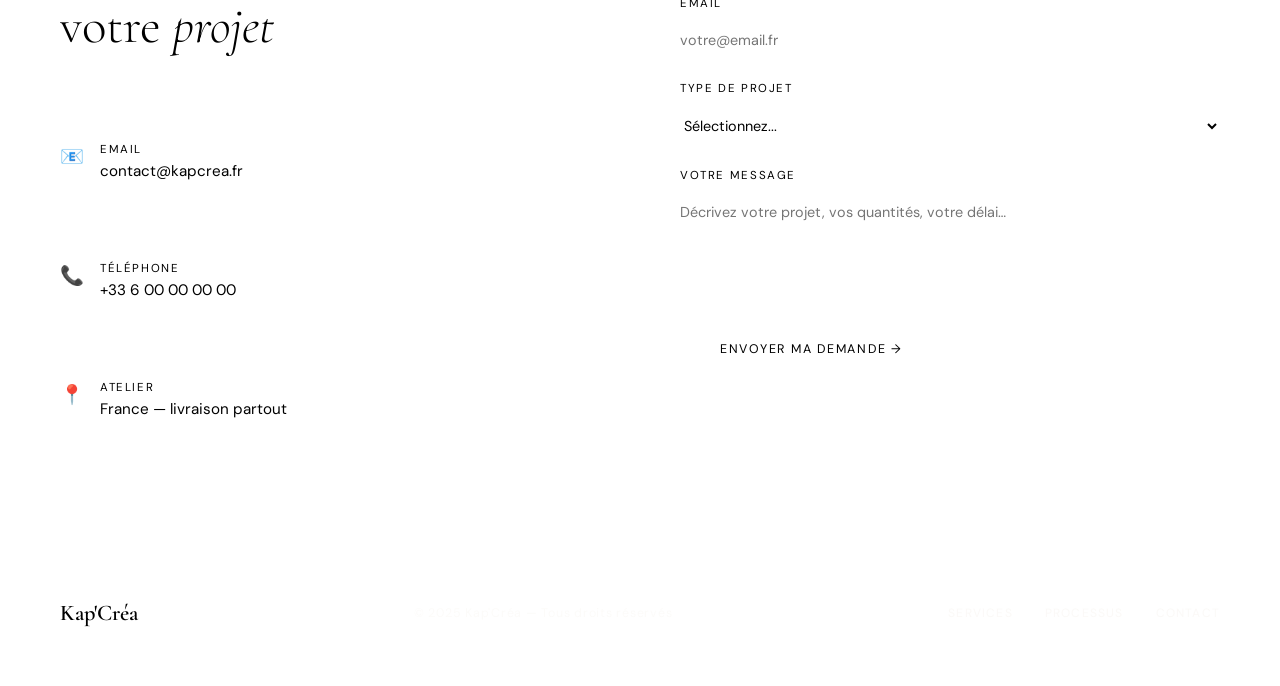
==== commit 0c61a131: "Index.html" ====
--- a/Index.html
+++ b/Index.html
@@ -657,14 +657,13 @@
 <!-- NAV -->
 
 <nav id="navbar">
-  <a href="#" class="nav-logo">Kap'<span>Créa</span></a>
+  <a href="index.html" class="nav-logo">Kap'<span>Créa</span></a>
   <ul class="nav-links">
-    <li><a href="#services">Services</a></li>
-    <li><a href="#process">Processus</a></li>
-    <li><a href="#pourquoi">À propos</a></li>
-    <li><a href="#temoignages">Avis</a></li>
+    <li><a href="services.html">Services</a></li>
+    <li><a href="propos.html">À propos</a></li>
+    <li><a href="contact.html">Contact</a></li>
   </ul>
-  <a href="#contact" class="nav-cta">Demander un devis</a>
+  <a href="contact.html" class="nav-cta">Demander un devis</a>
 </nav>
 
 <!-- HERO -->
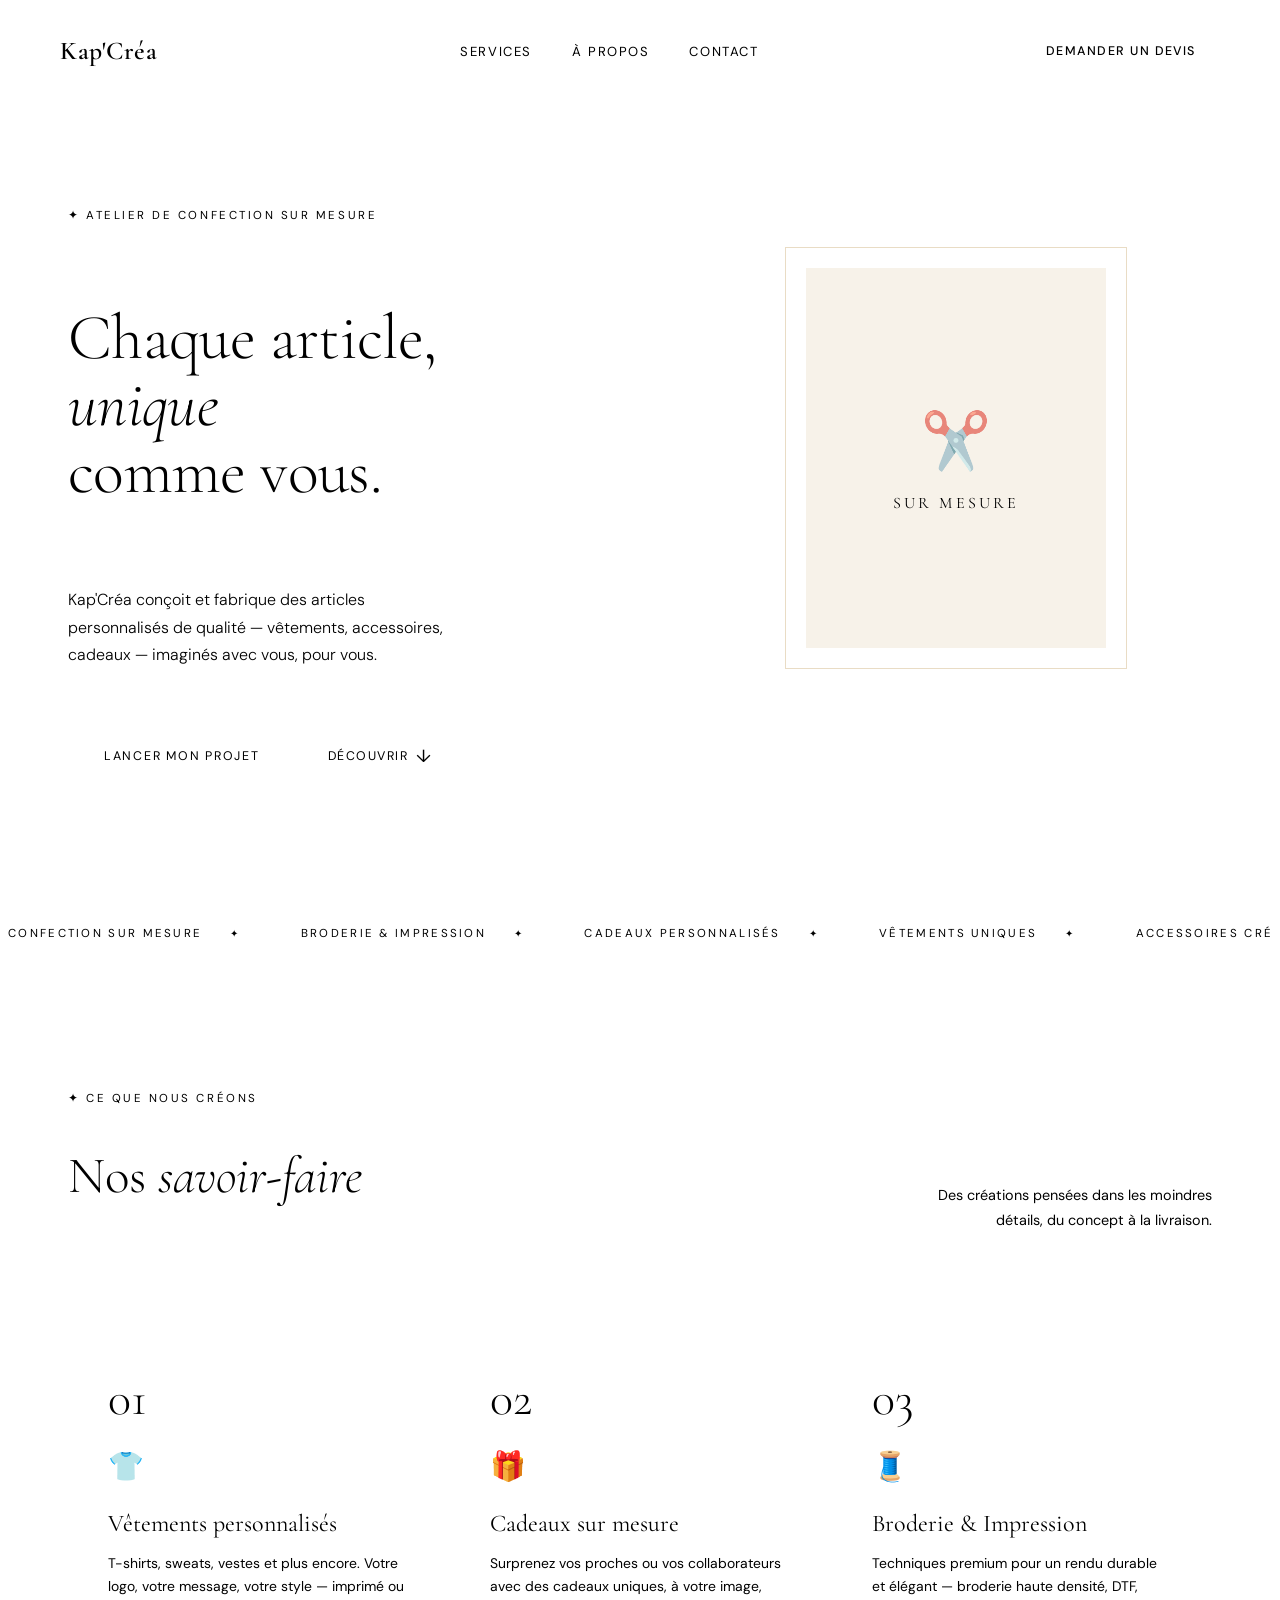
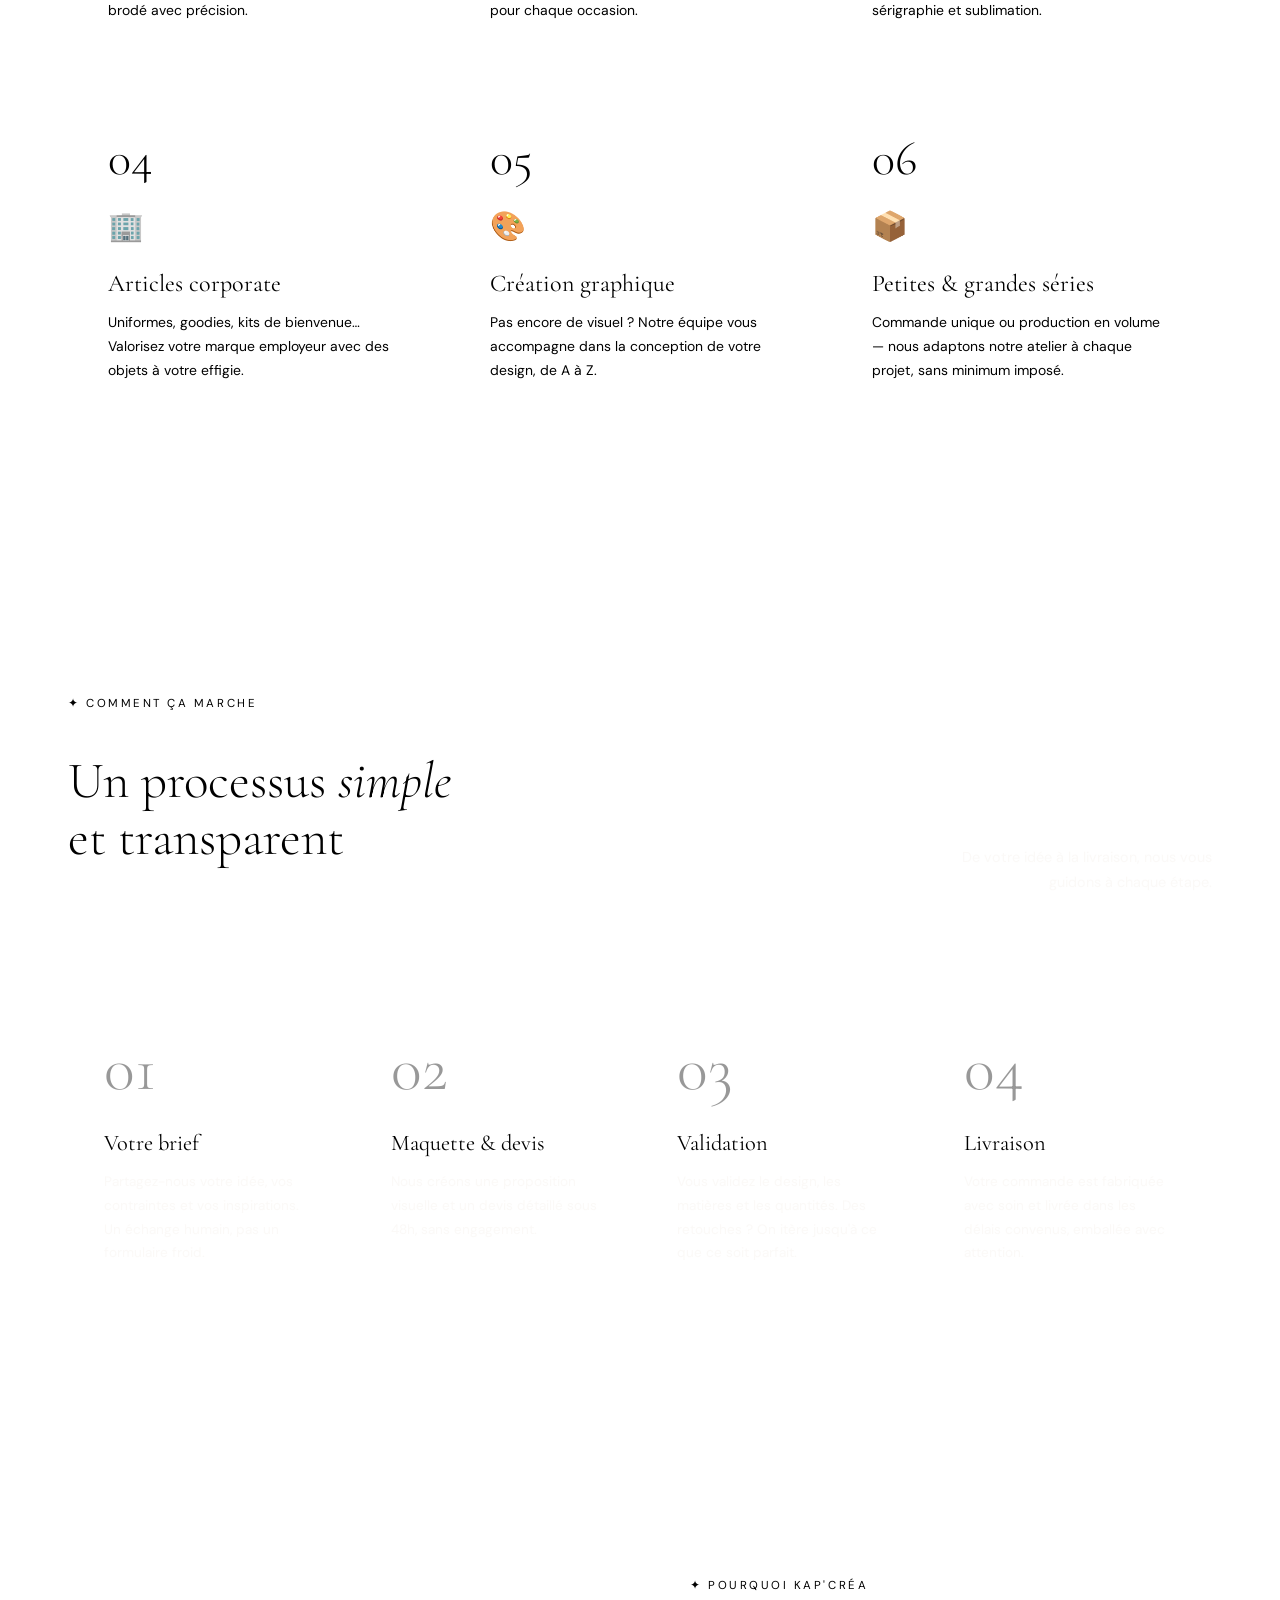
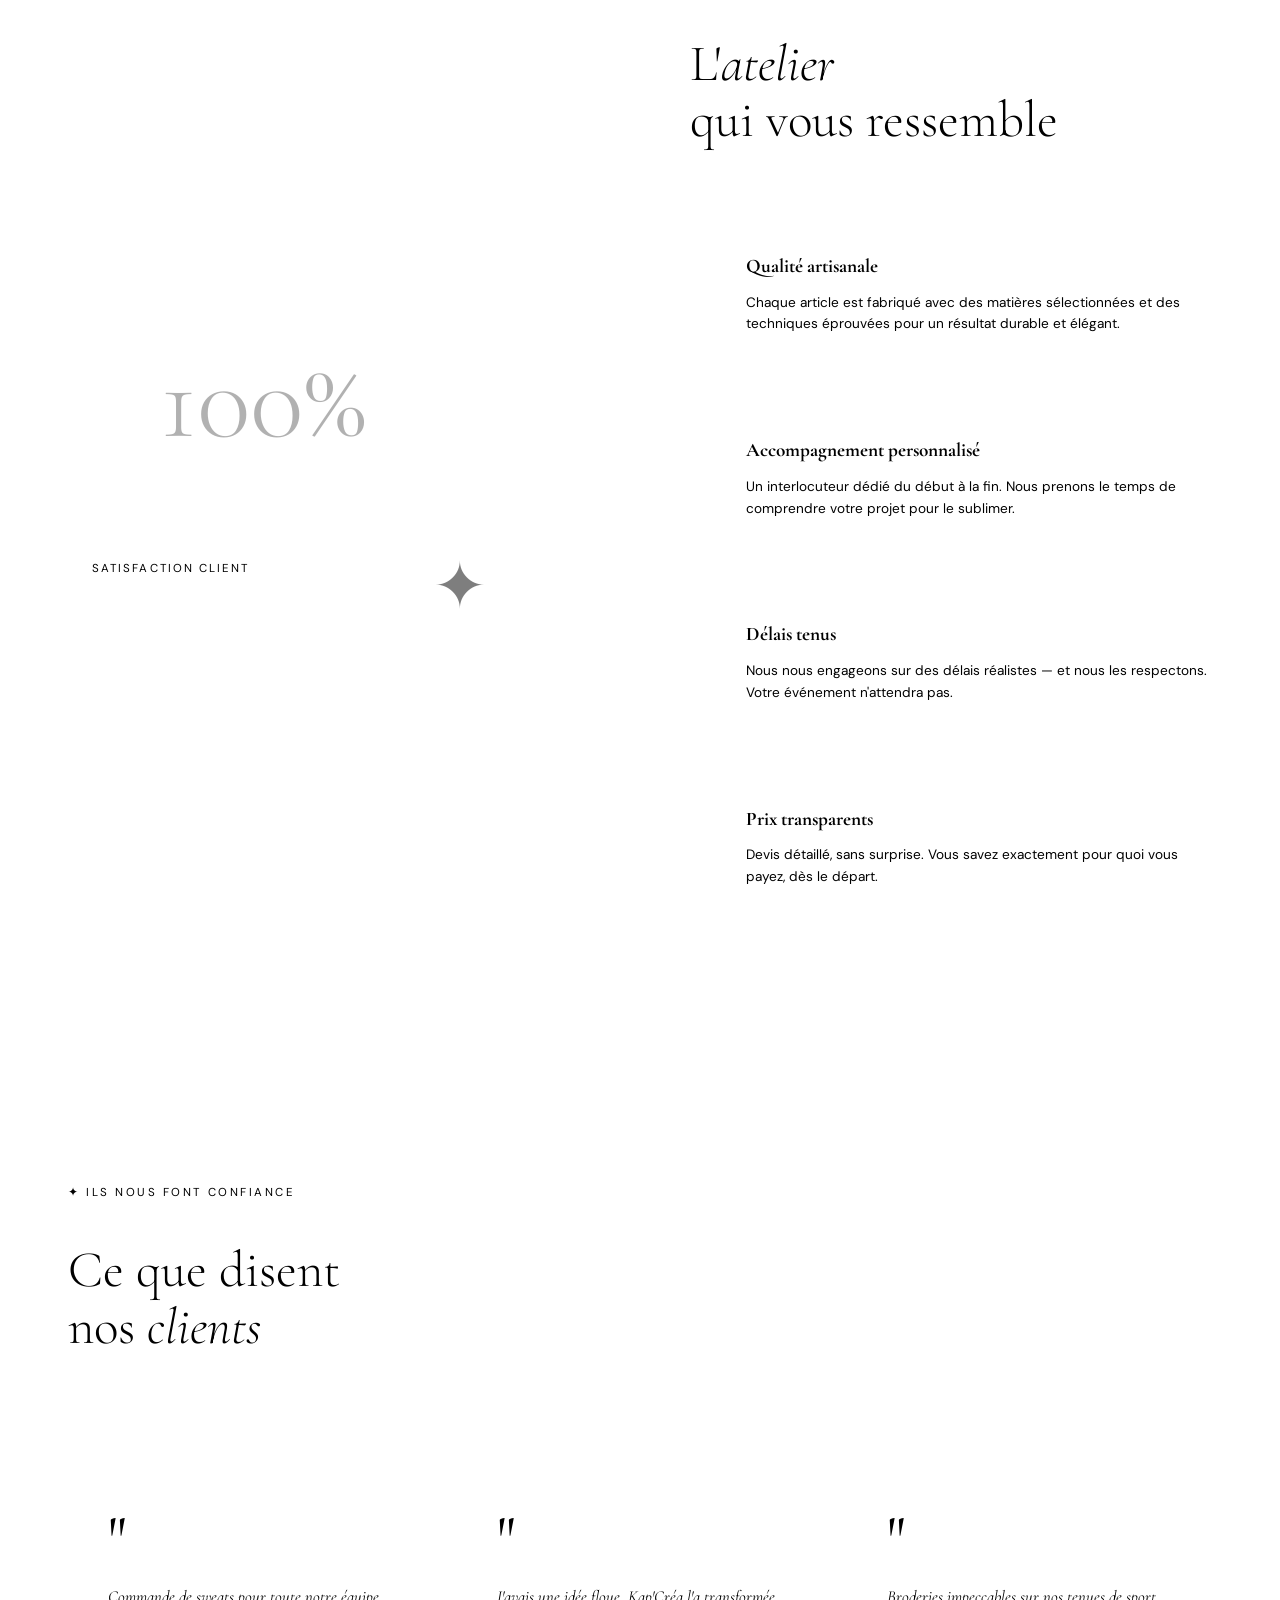
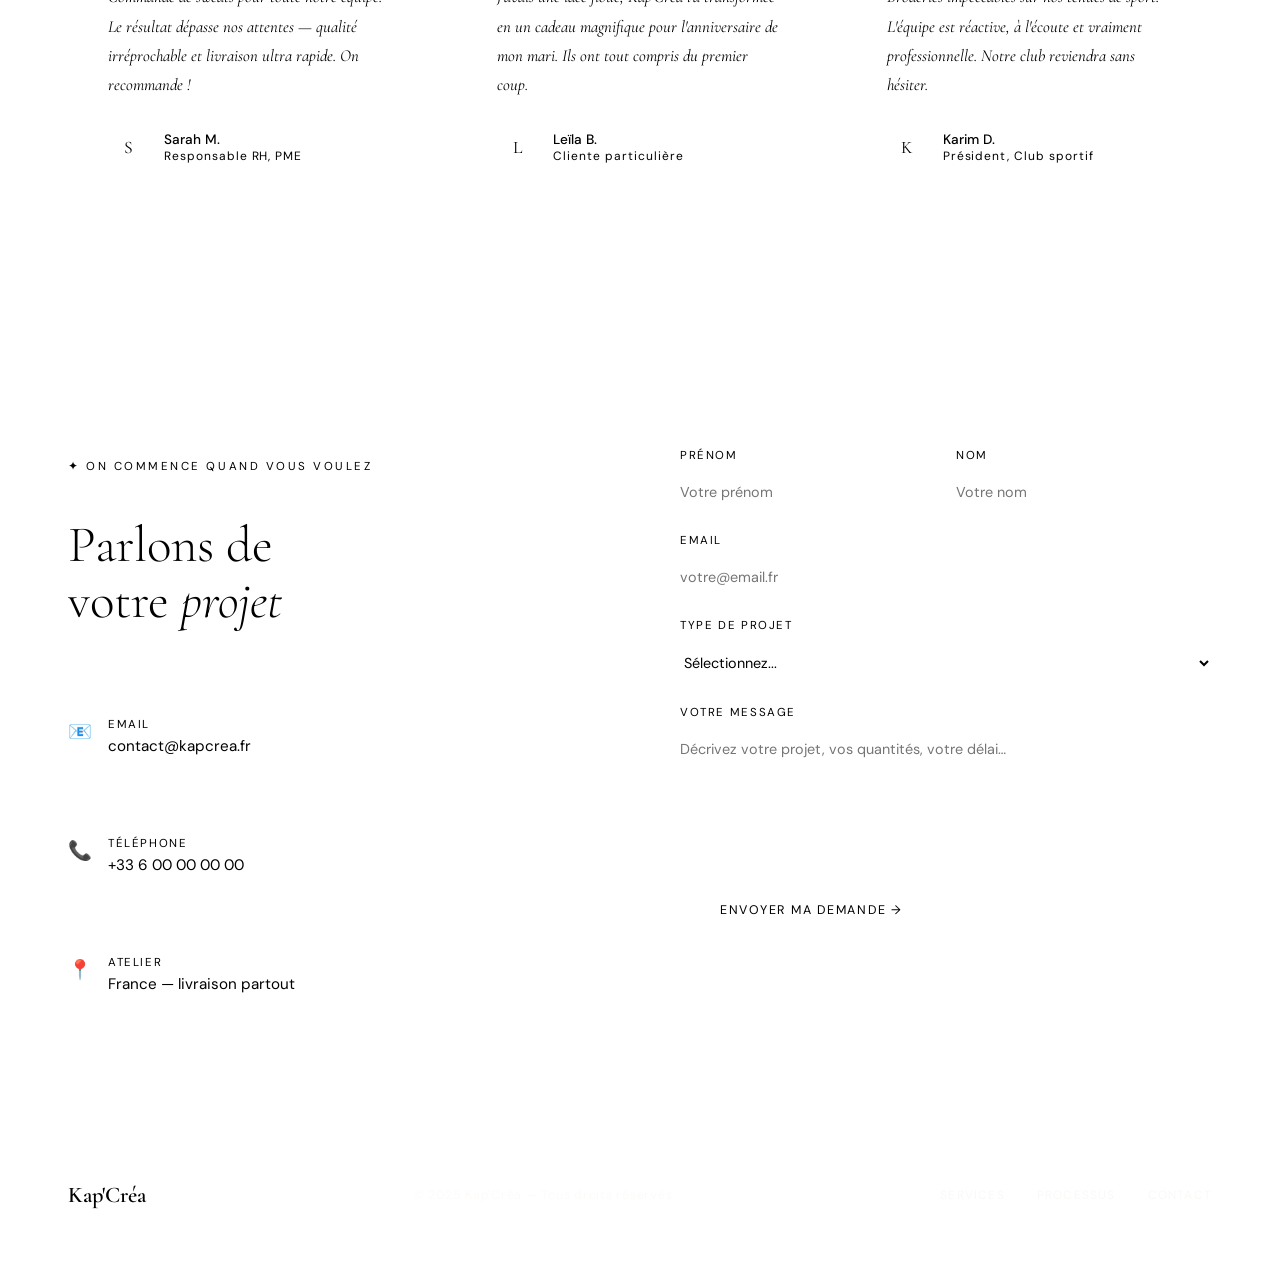
==== commit 83c3e104: "Update Index.html" ====
--- a/Index.html
+++ b/Index.html
@@ -6,647 +6,7 @@
   <meta name="viewport" content="width=device-width, initial-scale=1.0"/>
   <title>Kap'Créa — Articles Personnalisés</title>
   <link href="https://fonts.googleapis.com/css2?family=Cormorant+Garamond:ital,wght@0,300;0,400;0,600;1,300;1,400&family=DM+Sans:wght@300;400;500&display=swap" rel="stylesheet"/>
-  <style>
-    *, *::before, *::after { box-sizing: border-box; margin: 0; padding: 0; }
-
-```
-:root {
-  --cream: #F7F4EF;
-  --sand: #E8E0D3;
-  --charcoal: #1C1C1C;
-  --warm-gray: #6B6560;
-  --accent: #C9A96E;
-  --accent-light: #E8D5B0;
-  --white: #FFFFFF;
-}
-
-html { scroll-behavior: smooth; }
-
-body {
-  font-family: 'DM Sans', sans-serif;
-  background: var(--cream);
-  color: var(--charcoal);
-  overflow-x: hidden;
-}
-
-/* ── CURSOR ── */
-* { cursor: none; }
-#cursor {
-  position: fixed;
-  width: 12px; height: 12px;
-  background: var(--accent);
-  border-radius: 50%;
-  pointer-events: none;
-  z-index: 9999;
-  transform: translate(-50%, -50%);
-  transition: transform 0.15s ease, width 0.3s ease, height 0.3s ease, background 0.3s ease;
-}
-#cursor.grow {
-  width: 40px; height: 40px;
-  background: transparent;
-  border: 1.5px solid var(--accent);
-}
-
-/* ── NAV ── */
-nav {
-  position: fixed; top: 0; left: 0; right: 0;
-  z-index: 100;
-  display: flex; align-items: center; justify-content: space-between;
-  padding: 24px 60px;
-  background: transparent;
-  transition: background 0.4s ease, padding 0.4s ease;
-}
-nav.scrolled {
-  background: rgba(247,244,239,0.95);
-  backdrop-filter: blur(12px);
-  padding: 16px 60px;
-  border-bottom: 1px solid var(--sand);
-}
-.nav-logo {
-  font-family: 'Cormorant Garamond', serif;
-  font-size: 1.6rem;
-  font-weight: 600;
-  letter-spacing: 0.02em;
-  color: var(--charcoal);
-  text-decoration: none;
-}
-.nav-logo span { color: var(--accent); }
-.nav-links {
-  display: flex; gap: 40px; list-style: none;
-}
-.nav-links a {
-  font-size: 0.82rem;
-  font-weight: 400;
-  letter-spacing: 0.12em;
-  text-transform: uppercase;
-  color: var(--charcoal);
-  text-decoration: none;
-  position: relative;
-}
-.nav-links a::after {
-  content: '';
-  position: absolute;
-  bottom: -3px; left: 0;
-  width: 0; height: 1px;
-  background: var(--accent);
-  transition: width 0.3s ease;
-}
-.nav-links a:hover::after { width: 100%; }
-
-.nav-cta {
-  font-size: 0.78rem;
-  font-weight: 500;
-  letter-spacing: 0.12em;
-  text-transform: uppercase;
-  color: var(--charcoal);
-  text-decoration: none;
-  border: 1px solid var(--charcoal);
-  padding: 10px 24px;
-  transition: background 0.3s ease, color 0.3s ease;
-}
-.nav-cta:hover { background: var(--charcoal); color: var(--cream); }
-
-/* ── HERO ── */
-#hero {
-  min-height: 100vh;
-  display: grid;
-  grid-template-columns: 1fr 1fr;
-  position: relative;
-  overflow: hidden;
-}
-.hero-left {
-  display: flex;
-  flex-direction: column;
-  justify-content: center;
-  padding: 140px 60px 80px;
-}
-.hero-tag {
-  font-size: 0.72rem;
-  letter-spacing: 0.22em;
-  text-transform: uppercase;
-  color: var(--accent);
-  margin-bottom: 28px;
-  opacity: 0;
-  animation: fadeUp 0.8s ease 0.2s forwards;
-}
-.hero-title {
-  font-family: 'Cormorant Garamond', serif;
-  font-size: clamp(3rem, 5vw, 5.5rem);
-  font-weight: 300;
-  line-height: 1.05;
-  letter-spacing: -0.01em;
-  opacity: 0;
-  animation: fadeUp 0.9s ease 0.4s forwards;
-}
-.hero-title em {
-  font-style: italic;
-  color: var(--accent);
-}
-.hero-subtitle {
-  font-size: 1rem;
-  font-weight: 300;
-  color: var(--warm-gray);
-  line-height: 1.7;
-  max-width: 400px;
-  margin-top: 28px;
-  opacity: 0;
-  animation: fadeUp 0.9s ease 0.6s forwards;
-}
-.hero-actions {
-  display: flex; align-items: center; gap: 32px;
-  margin-top: 48px;
-  opacity: 0;
-  animation: fadeUp 0.9s ease 0.8s forwards;
-}
-.btn-primary {
-  background: var(--charcoal);
-  color: var(--cream);
-  font-size: 0.78rem;
-  letter-spacing: 0.14em;
-  text-transform: uppercase;
-  text-decoration: none;
-  padding: 16px 36px;
-  transition: background 0.3s ease, transform 0.2s ease;
-}
-.btn-primary:hover { background: var(--accent); transform: translateY(-2px); }
-.btn-ghost {
-  font-size: 0.78rem;
-  letter-spacing: 0.12em;
-  text-transform: uppercase;
-  color: var(--warm-gray);
-  text-decoration: none;
-  display: flex; align-items: center; gap: 8px;
-}
-.btn-ghost:hover { color: var(--charcoal); }
-.btn-ghost span { font-size: 1.1rem; }
-
-.hero-right {
-  position: relative;
-  background: var(--sand);
-  overflow: hidden;
-}
-.hero-right::before {
-  content: '';
-  position: absolute;
-  inset: 0;
-  background: linear-gradient(135deg, var(--sand) 0%, var(--accent-light) 100%);
-}
-.hero-visual {
-  position: absolute;
-  inset: 0;
-  display: flex;
-  align-items: center;
-  justify-content: center;
-}
-.hero-shape-outer {
-  width: 340px; height: 420px;
-  border: 1px solid rgba(201,169,110,0.4);
-  position: relative;
-  animation: float 6s ease-in-out infinite;
-}
-.hero-shape-inner {
-  position: absolute;
-  top: 20px; left: 20px; right: 20px; bottom: 20px;
-  background: rgba(201,169,110,0.15);
-  display: flex; align-items: center; justify-content: center;
-  flex-direction: column; gap: 16px;
-}
-.hero-icon { font-size: 3.5rem; opacity: 0.6; }
-.hero-shape-label {
-  font-family: 'Cormorant Garamond', serif;
-  font-size: 1rem;
-  letter-spacing: 0.2em;
-  text-transform: uppercase;
-  color: var(--warm-gray);
-}
-.hero-dots {
-  position: absolute;
-  bottom: 60px; right: 60px;
-  display: grid;
-  grid-template-columns: repeat(5, 1fr);
-  gap: 8px;
-  opacity: 0.35;
-}
-.hero-dot {
-  width: 4px; height: 4px;
-  background: var(--accent);
-  border-radius: 50%;
-}
-
-/* ── MARQUEE ── */
-.marquee-section {
-  background: var(--charcoal);
-  padding: 18px 0;
-  overflow: hidden;
-}
-.marquee-track {
-  display: flex;
-  gap: 60px;
-  animation: marquee 22s linear infinite;
-  white-space: nowrap;
-}
-.marquee-item {
-  font-size: 0.72rem;
-  letter-spacing: 0.2em;
-  text-transform: uppercase;
-  color: var(--accent);
-  display: flex; align-items: center; gap: 28px;
-  flex-shrink: 0;
-}
-.marquee-dot { color: var(--warm-gray); font-size: 0.6rem; }
-
-/* ── SERVICES ── */
-#services {
-  padding: 120px 60px;
-}
-.section-header {
-  display: flex;
-  align-items: flex-end;
-  justify-content: space-between;
-  margin-bottom: 80px;
-}
-.section-tag {
-  font-size: 0.72rem;
-  letter-spacing: 0.22em;
-  text-transform: uppercase;
-  color: var(--accent);
-  margin-bottom: 16px;
-}
-.section-title {
-  font-family: 'Cormorant Garamond', serif;
-  font-size: clamp(2.2rem, 4vw, 3.5rem);
-  font-weight: 300;
-  line-height: 1.1;
-}
-.section-title em { font-style: italic; color: var(--accent); }
-.section-desc {
-  font-size: 0.9rem;
-  color: var(--warm-gray);
-  max-width: 280px;
-  line-height: 1.7;
-  text-align: right;
-}
-
-.services-grid {
-  display: grid;
-  grid-template-columns: repeat(3, 1fr);
-  gap: 2px;
-  background: var(--sand);
-}
-.service-card {
-  background: var(--cream);
-  padding: 48px 40px;
-  transition: background 0.3s ease;
-  position: relative;
-  overflow: hidden;
-}
-.service-card::after {
-  content: '';
-  position: absolute;
-  bottom: 0; left: 0;
-  width: 0; height: 2px;
-  background: var(--accent);
-  transition: width 0.4s ease;
-}
-.service-card:hover::after { width: 100%; }
-.service-card:hover { background: var(--white); }
-.service-num {
-  font-family: 'Cormorant Garamond', serif;
-  font-size: 3rem;
-  font-weight: 300;
-  color: var(--accent-light);
-  line-height: 1;
-  margin-bottom: 24px;
-}
-.service-icon { font-size: 1.8rem; margin-bottom: 16px; }
-.service-name {
-  font-family: 'Cormorant Garamond', serif;
-  font-size: 1.5rem;
-  font-weight: 400;
-  margin-bottom: 12px;
-}
-.service-text {
-  font-size: 0.87rem;
-  color: var(--warm-gray);
-  line-height: 1.7;
-}
-
-/* ── PROCESS ── */
-#process {
-  padding: 120px 60px;
-  background: var(--charcoal);
-  color: var(--cream);
-}
-#process .section-title { color: var(--cream); }
-#process .section-tag { color: var(--accent); }
-#process .section-desc { color: rgba(247,244,239,0.5); }
-
-.process-steps {
-  display: grid;
-  grid-template-columns: repeat(4, 1fr);
-  gap: 2px;
-  margin-top: 80px;
-  background: rgba(255,255,255,0.05);
-}
-.step {
-  background: var(--charcoal);
-  padding: 48px 36px;
-  border-top: 1px solid rgba(255,255,255,0.08);
-  transition: background 0.3s ease;
-}
-.step:hover { background: #242424; }
-.step-num {
-  font-family: 'Cormorant Garamond', serif;
-  font-size: 4rem;
-  font-weight: 300;
-  color: var(--accent);
-  opacity: 0.4;
-  line-height: 1;
-  margin-bottom: 28px;
-}
-.step-title {
-  font-family: 'Cormorant Garamond', serif;
-  font-size: 1.4rem;
-  font-weight: 400;
-  margin-bottom: 12px;
-  color: var(--cream);
-}
-.step-text {
-  font-size: 0.85rem;
-  color: rgba(247,244,239,0.5);
-  line-height: 1.75;
-}
-
-/* ── POURQUOI ── */
-#pourquoi {
-  padding: 120px 60px;
-  display: grid;
-  grid-template-columns: 1fr 1fr;
-  gap: 100px;
-  align-items: center;
-}
-.pourquoi-visual {
-  position: relative;
-  height: 500px;
-}
-.pourquoi-box {
-  position: absolute;
-  background: var(--sand);
-}
-.pourquoi-box-1 {
-  top: 0; left: 0;
-  width: 75%; height: 80%;
-  display: flex; align-items: center; justify-content: center;
-}
-.pourquoi-box-2 {
-  bottom: 0; right: 0;
-  width: 50%; height: 45%;
-  background: var(--accent-light);
-  display: flex; align-items: center; justify-content: center;
-}
-.pourquoi-big-num {
-  font-family: 'Cormorant Garamond', serif;
-  font-size: 7rem;
-  font-weight: 300;
-  color: var(--accent);
-  opacity: 0.3;
-}
-.pourquoi-stat-label {
-  font-size: 0.72rem;
-  letter-spacing: 0.18em;
-  text-transform: uppercase;
-  color: var(--warm-gray);
-  position: absolute;
-  bottom: 24px; left: 24px;
-}
-
-.pourquoi-items { display: flex; flex-direction: column; gap: 0; }
-.pourquoi-item {
-  padding: 32px 0;
-  border-bottom: 1px solid var(--sand);
-  display: flex; gap: 24px; align-items: flex-start;
-}
-.pourquoi-item:first-child { border-top: 1px solid var(--sand); }
-.pourquoi-check {
-  width: 32px; height: 32px;
-  background: var(--accent);
-  flex-shrink: 0;
-  display: flex; align-items: center; justify-content: center;
-  color: white;
-  font-size: 0.8rem;
-}
-.pourquoi-item-title {
-  font-family: 'Cormorant Garamond', serif;
-  font-size: 1.2rem;
-  margin-bottom: 6px;
-}
-.pourquoi-item-text {
-  font-size: 0.85rem;
-  color: var(--warm-gray);
-  line-height: 1.6;
-}
-
-/* ── TEMOIGNAGES ── */
-#temoignages {
-  padding: 120px 60px;
-  background: var(--sand);
-}
-.temoignages-grid {
-  display: grid;
-  grid-template-columns: repeat(3, 1fr);
-  gap: 24px;
-  margin-top: 80px;
-}
-.temoignage-card {
-  background: var(--cream);
-  padding: 40px;
-  position: relative;
-}
-.temo-quote {
-  font-family: 'Cormorant Garamond', serif;
-  font-size: 4rem;
-  color: var(--accent);
-  line-height: 0.7;
-  margin-bottom: 20px;
-}
-.temo-text {
-  font-size: 0.95rem;
-  line-height: 1.75;
-  color: var(--charcoal);
-  margin-bottom: 28px;
-  font-style: italic;
-  font-family: 'Cormorant Garamond', serif;
-  font-size: 1.05rem;
-}
-.temo-author {
-  display: flex; align-items: center; gap: 16px;
-}
-.temo-avatar {
-  width: 40px; height: 40px;
-  background: var(--accent-light);
-  display: flex; align-items: center; justify-content: center;
-  font-family: 'Cormorant Garamond', serif;
-  font-size: 1.1rem;
-  color: var(--accent);
-}
-.temo-name {
-  font-size: 0.85rem;
-  font-weight: 500;
-}
-.temo-role {
-  font-size: 0.75rem;
-  color: var(--warm-gray);
-  letter-spacing: 0.08em;
-}
-
-/* ── CONTACT ── */
-#contact {
-  padding: 120px 60px;
-  display: grid;
-  grid-template-columns: 1fr 1fr;
-  gap: 80px;
-}
-.contact-info { padding-right: 40px; }
-.contact-detail {
-  display: flex; align-items: flex-start; gap: 16px;
-  margin-top: 40px;
-  padding-top: 40px;
-  border-top: 1px solid var(--sand);
-}
-.contact-detail:first-of-type { margin-top: 48px; }
-.contact-detail-icon { font-size: 1.2rem; padding-top: 2px; }
-.contact-detail-label {
-  font-size: 0.72rem;
-  letter-spacing: 0.14em;
-  text-transform: uppercase;
-  color: var(--warm-gray);
-  margin-bottom: 4px;
-}
-.contact-detail-val {
-  font-size: 0.95rem;
-  color: var(--charcoal);
-}
-
-.contact-form { display: flex; flex-direction: column; gap: 20px; }
-.form-row { display: grid; grid-template-columns: 1fr 1fr; gap: 20px; }
-.form-group { display: flex; flex-direction: column; gap: 8px; }
-.form-group label {
-  font-size: 0.72rem;
-  letter-spacing: 0.14em;
-  text-transform: uppercase;
-  color: var(--warm-gray);
-}
-.form-group input,
-.form-group select,
-.form-group textarea {
-  background: transparent;
-  border: none;
-  border-bottom: 1px solid var(--sand);
-  padding: 12px 0;
-  font-family: 'DM Sans', sans-serif;
-  font-size: 0.9rem;
-  color: var(--charcoal);
-  outline: none;
-  transition: border-color 0.3s ease;
-  cursor: none;
-}
-.form-group input:focus,
-.form-group select:focus,
-.form-group textarea:focus {
-  border-color: var(--accent);
-}
-.form-group textarea { resize: none; height: 100px; }
-.form-submit {
-  margin-top: 12px;
-  background: var(--charcoal);
-  color: var(--cream);
-  border: none;
-  padding: 18px 40px;
-  font-family: 'DM Sans', sans-serif;
-  font-size: 0.78rem;
-  letter-spacing: 0.14em;
-  text-transform: uppercase;
-  cursor: none;
-  transition: background 0.3s ease;
-  align-self: flex-start;
-}
-.form-submit:hover { background: var(--accent); }
-
-/* ── FOOTER ── */
-footer {
-  background: var(--charcoal);
-  color: var(--cream);
-  padding: 60px;
-  display: flex;
-  align-items: center;
-  justify-content: space-between;
-}
-.footer-logo {
-  font-family: 'Cormorant Garamond', serif;
-  font-size: 1.4rem;
-  font-weight: 600;
-}
-.footer-logo span { color: var(--accent); }
-.footer-copy {
-  font-size: 0.78rem;
-  color: rgba(247,244,239,0.4);
-  letter-spacing: 0.06em;
-}
-.footer-links { display: flex; gap: 32px; }
-.footer-links a {
-  font-size: 0.75rem;
-  letter-spacing: 0.1em;
-  text-transform: uppercase;
-  color: rgba(247,244,239,0.5);
-  text-decoration: none;
-  transition: color 0.3s ease;
-}
-.footer-links a:hover { color: var(--accent); }
-
-/* ── ANIMATIONS ── */
-@keyframes fadeUp {
-  from { opacity: 0; transform: translateY(24px); }
-  to { opacity: 1; transform: translateY(0); }
-}
-@keyframes float {
-  0%, 100% { transform: translateY(0px) rotate(0deg); }
-  33% { transform: translateY(-12px) rotate(0.5deg); }
-  66% { transform: translateY(-6px) rotate(-0.5deg); }
-}
-@keyframes marquee {
-  from { transform: translateX(0); }
-  to { transform: translateX(-50%); }
-}
-
-.reveal {
-  opacity: 0;
-  transform: translateY(32px);
-  transition: opacity 0.8s ease, transform 0.8s ease;
-}
-.reveal.visible {
-  opacity: 1;
-  transform: translateY(0);
-}
-
-/* ── MOBILE ── */
-@media (max-width: 900px) {
-  nav { padding: 20px 28px; }
-  nav.scrolled { padding: 14px 28px; }
-  .nav-links, .nav-cta { display: none; }
-  #hero { grid-template-columns: 1fr; }
-  .hero-right { display: none; }
-  .hero-left { padding: 120px 28px 60px; }
-  #services, #process, #temoignages, #contact, #pourquoi { padding: 80px 28px; }
-  .services-grid, .process-steps, .temoignages-grid { grid-template-columns: 1fr; }
-  #pourquoi, #contact { grid-template-columns: 1fr; }
-  .section-header { flex-direction: column; align-items: flex-start; gap: 16px; }
-  .section-desc { text-align: left; }
-  footer { flex-direction: column; gap: 24px; text-align: center; }
-  .footer-links { flex-wrap: wrap; justify-content: center; }
-}
-```
-
-  </style>
+<link rel="stylesheet" href="style.css">
 </head>
 <body>
 
--- a/style.css
+++ b/style.css
@@ -0,0 +1,641 @@
+<style>
+    *, *::before, *::after { box-sizing: border-box; margin: 0; padding: 0; }
+
+```
+:root {
+  --cream: #F7F4EF;
+  --sand: #E8E0D3;
+  --charcoal: #1C1C1C;
+  --warm-gray: #6B6560;
+  --accent: #C9A96E;
+  --accent-light: #E8D5B0;
+  --white: #FFFFFF;
+}
+
+html { scroll-behavior: smooth; }
+
+body {
+  font-family: 'DM Sans', sans-serif;
+  background: var(--cream);
+  color: var(--charcoal);
+  overflow-x: hidden;
+}
+
+/* ── CURSOR ── */
+* { cursor: none; }
+#cursor {
+  position: fixed;
+  width: 12px; height: 12px;
+  background: var(--accent);
+  border-radius: 50%;
+  pointer-events: none;
+  z-index: 9999;
+  transform: translate(-50%, -50%);
+  transition: transform 0.15s ease, width 0.3s ease, height 0.3s ease, background 0.3s ease;
+}
+#cursor.grow {
+  width: 40px; height: 40px;
+  background: transparent;
+  border: 1.5px solid var(--accent);
+}
+
+/* ── NAV ── */
+nav {
+  position: fixed; top: 0; left: 0; right: 0;
+  z-index: 100;
+  display: flex; align-items: center; justify-content: space-between;
+  padding: 24px 60px;
+  background: transparent;
+  transition: background 0.4s ease, padding 0.4s ease;
+}
+nav.scrolled {
+  background: rgba(247,244,239,0.95);
+  backdrop-filter: blur(12px);
+  padding: 16px 60px;
+  border-bottom: 1px solid var(--sand);
+}
+.nav-logo {
+  font-family: 'Cormorant Garamond', serif;
+  font-size: 1.6rem;
+  font-weight: 600;
+  letter-spacing: 0.02em;
+  color: var(--charcoal);
+  text-decoration: none;
+}
+.nav-logo span { color: var(--accent); }
+.nav-links {
+  display: flex; gap: 40px; list-style: none;
+}
+.nav-links a {
+  font-size: 0.82rem;
+  font-weight: 400;
+  letter-spacing: 0.12em;
+  text-transform: uppercase;
+  color: var(--charcoal);
+  text-decoration: none;
+  position: relative;
+}
+.nav-links a::after {
+  content: '';
+  position: absolute;
+  bottom: -3px; left: 0;
+  width: 0; height: 1px;
+  background: var(--accent);
+  transition: width 0.3s ease;
+}
+.nav-links a:hover::after { width: 100%; }
+
+.nav-cta {
+  font-size: 0.78rem;
+  font-weight: 500;
+  letter-spacing: 0.12em;
+  text-transform: uppercase;
+  color: var(--charcoal);
+  text-decoration: none;
+  border: 1px solid var(--charcoal);
+  padding: 10px 24px;
+  transition: background 0.3s ease, color 0.3s ease;
+}
+.nav-cta:hover { background: var(--charcoal); color: var(--cream); }
+
+/* ── HERO ── */
+#hero {
+  min-height: 100vh;
+  display: grid;
+  grid-template-columns: 1fr 1fr;
+  position: relative;
+  overflow: hidden;
+}
+.hero-left {
+  display: flex;
+  flex-direction: column;
+  justify-content: center;
+  padding: 140px 60px 80px;
+}
+.hero-tag {
+  font-size: 0.72rem;
+  letter-spacing: 0.22em;
+  text-transform: uppercase;
+  color: var(--accent);
+  margin-bottom: 28px;
+  opacity: 0;
+  animation: fadeUp 0.8s ease 0.2s forwards;
+}
+.hero-title {
+  font-family: 'Cormorant Garamond', serif;
+  font-size: clamp(3rem, 5vw, 5.5rem);
+  font-weight: 300;
+  line-height: 1.05;
+  letter-spacing: -0.01em;
+  opacity: 0;
+  animation: fadeUp 0.9s ease 0.4s forwards;
+}
+.hero-title em {
+  font-style: italic;
+  color: var(--accent);
+}
+.hero-subtitle {
+  font-size: 1rem;
+  font-weight: 300;
+  color: var(--warm-gray);
+  line-height: 1.7;
+  max-width: 400px;
+  margin-top: 28px;
+  opacity: 0;
+  animation: fadeUp 0.9s ease 0.6s forwards;
+}
+.hero-actions {
+  display: flex; align-items: center; gap: 32px;
+  margin-top: 48px;
+  opacity: 0;
+  animation: fadeUp 0.9s ease 0.8s forwards;
+}
+.btn-primary {
+  background: var(--charcoal);
+  color: var(--cream);
+  font-size: 0.78rem;
+  letter-spacing: 0.14em;
+  text-transform: uppercase;
+  text-decoration: none;
+  padding: 16px 36px;
+  transition: background 0.3s ease, transform 0.2s ease;
+}
+.btn-primary:hover { background: var(--accent); transform: translateY(-2px); }
+.btn-ghost {
+  font-size: 0.78rem;
+  letter-spacing: 0.12em;
+  text-transform: uppercase;
+  color: var(--warm-gray);
+  text-decoration: none;
+  display: flex; align-items: center; gap: 8px;
+}
+.btn-ghost:hover { color: var(--charcoal); }
+.btn-ghost span { font-size: 1.1rem; }
+
+.hero-right {
+  position: relative;
+  background: var(--sand);
+  overflow: hidden;
+}
+.hero-right::before {
+  content: '';
+  position: absolute;
+  inset: 0;
+  background: linear-gradient(135deg, var(--sand) 0%, var(--accent-light) 100%);
+}
+.hero-visual {
+  position: absolute;
+  inset: 0;
+  display: flex;
+  align-items: center;
+  justify-content: center;
+}
+.hero-shape-outer {
+  width: 340px; height: 420px;
+  border: 1px solid rgba(201,169,110,0.4);
+  position: relative;
+  animation: float 6s ease-in-out infinite;
+}
+.hero-shape-inner {
+  position: absolute;
+  top: 20px; left: 20px; right: 20px; bottom: 20px;
+  background: rgba(201,169,110,0.15);
+  display: flex; align-items: center; justify-content: center;
+  flex-direction: column; gap: 16px;
+}
+.hero-icon { font-size: 3.5rem; opacity: 0.6; }
+.hero-shape-label {
+  font-family: 'Cormorant Garamond', serif;
+  font-size: 1rem;
+  letter-spacing: 0.2em;
+  text-transform: uppercase;
+  color: var(--warm-gray);
+}
+.hero-dots {
+  position: absolute;
+  bottom: 60px; right: 60px;
+  display: grid;
+  grid-template-columns: repeat(5, 1fr);
+  gap: 8px;
+  opacity: 0.35;
+}
+.hero-dot {
+  width: 4px; height: 4px;
+  background: var(--accent);
+  border-radius: 50%;
+}
+
+/* ── MARQUEE ── */
+.marquee-section {
+  background: var(--charcoal);
+  padding: 18px 0;
+  overflow: hidden;
+}
+.marquee-track {
+  display: flex;
+  gap: 60px;
+  animation: marquee 22s linear infinite;
+  white-space: nowrap;
+}
+.marquee-item {
+  font-size: 0.72rem;
+  letter-spacing: 0.2em;
+  text-transform: uppercase;
+  color: var(--accent);
+  display: flex; align-items: center; gap: 28px;
+  flex-shrink: 0;
+}
+.marquee-dot { color: var(--warm-gray); font-size: 0.6rem; }
+
+/* ── SERVICES ── */
+#services {
+  padding: 120px 60px;
+}
+.section-header {
+  display: flex;
+  align-items: flex-end;
+  justify-content: space-between;
+  margin-bottom: 80px;
+}
+.section-tag {
+  font-size: 0.72rem;
+  letter-spacing: 0.22em;
+  text-transform: uppercase;
+  color: var(--accent);
+  margin-bottom: 16px;
+}
+.section-title {
+  font-family: 'Cormorant Garamond', serif;
+  font-size: clamp(2.2rem, 4vw, 3.5rem);
+  font-weight: 300;
+  line-height: 1.1;
+}
+.section-title em { font-style: italic; color: var(--accent); }
+.section-desc {
+  font-size: 0.9rem;
+  color: var(--warm-gray);
+  max-width: 280px;
+  line-height: 1.7;
+  text-align: right;
+}
+
+.services-grid {
+  display: grid;
+  grid-template-columns: repeat(3, 1fr);
+  gap: 2px;
+  background: var(--sand);
+}
+.service-card {
+  background: var(--cream);
+  padding: 48px 40px;
+  transition: background 0.3s ease;
+  position: relative;
+  overflow: hidden;
+}
+.service-card::after {
+  content: '';
+  position: absolute;
+  bottom: 0; left: 0;
+  width: 0; height: 2px;
+  background: var(--accent);
+  transition: width 0.4s ease;
+}
+.service-card:hover::after { width: 100%; }
+.service-card:hover { background: var(--white); }
+.service-num {
+  font-family: 'Cormorant Garamond', serif;
+  font-size: 3rem;
+  font-weight: 300;
+  color: var(--accent-light);
+  line-height: 1;
+  margin-bottom: 24px;
+}
+.service-icon { font-size: 1.8rem; margin-bottom: 16px; }
+.service-name {
+  font-family: 'Cormorant Garamond', serif;
+  font-size: 1.5rem;
+  font-weight: 400;
+  margin-bottom: 12px;
+}
+.service-text {
+  font-size: 0.87rem;
+  color: var(--warm-gray);
+  line-height: 1.7;
+}
+
+/* ── PROCESS ── */
+#process {
+  padding: 120px 60px;
+  background: var(--charcoal);
+  color: var(--cream);
+}
+#process .section-title { color: var(--cream); }
+#process .section-tag { color: var(--accent); }
+#process .section-desc { color: rgba(247,244,239,0.5); }
+
+.process-steps {
+  display: grid;
+  grid-template-columns: repeat(4, 1fr);
+  gap: 2px;
+  margin-top: 80px;
+  background: rgba(255,255,255,0.05);
+}
+.step {
+  background: var(--charcoal);
+  padding: 48px 36px;
+  border-top: 1px solid rgba(255,255,255,0.08);
+  transition: background 0.3s ease;
+}
+.step:hover { background: #242424; }
+.step-num {
+  font-family: 'Cormorant Garamond', serif;
+  font-size: 4rem;
+  font-weight: 300;
+  color: var(--accent);
+  opacity: 0.4;
+  line-height: 1;
+  margin-bottom: 28px;
+}
+.step-title {
+  font-family: 'Cormorant Garamond', serif;
+  font-size: 1.4rem;
+  font-weight: 400;
+  margin-bottom: 12px;
+  color: var(--cream);
+}
+.step-text {
+  font-size: 0.85rem;
+  color: rgba(247,244,239,0.5);
+  line-height: 1.75;
+}
+
+/* ── POURQUOI ── */
+#pourquoi {
+  padding: 120px 60px;
+  display: grid;
+  grid-template-columns: 1fr 1fr;
+  gap: 100px;
+  align-items: center;
+}
+.pourquoi-visual {
+  position: relative;
+  height: 500px;
+}
+.pourquoi-box {
+  position: absolute;
+  background: var(--sand);
+}
+.pourquoi-box-1 {
+  top: 0; left: 0;
+  width: 75%; height: 80%;
+  display: flex; align-items: center; justify-content: center;
+}
+.pourquoi-box-2 {
+  bottom: 0; right: 0;
+  width: 50%; height: 45%;
+  background: var(--accent-light);
+  display: flex; align-items: center; justify-content: center;
+}
+.pourquoi-big-num {
+  font-family: 'Cormorant Garamond', serif;
+  font-size: 7rem;
+  font-weight: 300;
+  color: var(--accent);
+  opacity: 0.3;
+}
+.pourquoi-stat-label {
+  font-size: 0.72rem;
+  letter-spacing: 0.18em;
+  text-transform: uppercase;
+  color: var(--warm-gray);
+  position: absolute;
+  bottom: 24px; left: 24px;
+}
+
+.pourquoi-items { display: flex; flex-direction: column; gap: 0; }
+.pourquoi-item {
+  padding: 32px 0;
+  border-bottom: 1px solid var(--sand);
+  display: flex; gap: 24px; align-items: flex-start;
+}
+.pourquoi-item:first-child { border-top: 1px solid var(--sand); }
+.pourquoi-check {
+  width: 32px; height: 32px;
+  background: var(--accent);
+  flex-shrink: 0;
+  display: flex; align-items: center; justify-content: center;
+  color: white;
+  font-size: 0.8rem;
+}
+.pourquoi-item-title {
+  font-family: 'Cormorant Garamond', serif;
+  font-size: 1.2rem;
+  margin-bottom: 6px;
+}
+.pourquoi-item-text {
+  font-size: 0.85rem;
+  color: var(--warm-gray);
+  line-height: 1.6;
+}
+
+/* ── TEMOIGNAGES ── */
+#temoignages {
+  padding: 120px 60px;
+  background: var(--sand);
+}
+.temoignages-grid {
+  display: grid;
+  grid-template-columns: repeat(3, 1fr);
+  gap: 24px;
+  margin-top: 80px;
+}
+.temoignage-card {
+  background: var(--cream);
+  padding: 40px;
+  position: relative;
+}
+.temo-quote {
+  font-family: 'Cormorant Garamond', serif;
+  font-size: 4rem;
+  color: var(--accent);
+  line-height: 0.7;
+  margin-bottom: 20px;
+}
+.temo-text {
+  font-size: 0.95rem;
+  line-height: 1.75;
+  color: var(--charcoal);
+  margin-bottom: 28px;
+  font-style: italic;
+  font-family: 'Cormorant Garamond', serif;
+  font-size: 1.05rem;
+}
+.temo-author {
+  display: flex; align-items: center; gap: 16px;
+}
+.temo-avatar {
+  width: 40px; height: 40px;
+  background: var(--accent-light);
+  display: flex; align-items: center; justify-content: center;
+  font-family: 'Cormorant Garamond', serif;
+  font-size: 1.1rem;
+  color: var(--accent);
+}
+.temo-name {
+  font-size: 0.85rem;
+  font-weight: 500;
+}
+.temo-role {
+  font-size: 0.75rem;
+  color: var(--warm-gray);
+  letter-spacing: 0.08em;
+}
+
+/* ── CONTACT ── */
+#contact {
+  padding: 120px 60px;
+  display: grid;
+  grid-template-columns: 1fr 1fr;
+  gap: 80px;
+}
+.contact-info { padding-right: 40px; }
+.contact-detail {
+  display: flex; align-items: flex-start; gap: 16px;
+  margin-top: 40px;
+  padding-top: 40px;
+  border-top: 1px solid var(--sand);
+}
+.contact-detail:first-of-type { margin-top: 48px; }
+.contact-detail-icon { font-size: 1.2rem; padding-top: 2px; }
+.contact-detail-label {
+  font-size: 0.72rem;
+  letter-spacing: 0.14em;
+  text-transform: uppercase;
+  color: var(--warm-gray);
+  margin-bottom: 4px;
+}
+.contact-detail-val {
+  font-size: 0.95rem;
+  color: var(--charcoal);
+}
+
+.contact-form { display: flex; flex-direction: column; gap: 20px; }
+.form-row { display: grid; grid-template-columns: 1fr 1fr; gap: 20px; }
+.form-group { display: flex; flex-direction: column; gap: 8px; }
+.form-group label {
+  font-size: 0.72rem;
+  letter-spacing: 0.14em;
+  text-transform: uppercase;
+  color: var(--warm-gray);
+}
+.form-group input,
+.form-group select,
+.form-group textarea {
+  background: transparent;
+  border: none;
+  border-bottom: 1px solid var(--sand);
+  padding: 12px 0;
+  font-family: 'DM Sans', sans-serif;
+  font-size: 0.9rem;
+  color: var(--charcoal);
+  outline: none;
+  transition: border-color 0.3s ease;
+  cursor: none;
+}
+.form-group input:focus,
+.form-group select:focus,
+.form-group textarea:focus {
+  border-color: var(--accent);
+}
+.form-group textarea { resize: none; height: 100px; }
+.form-submit {
+  margin-top: 12px;
+  background: var(--charcoal);
+  color: var(--cream);
+  border: none;
+  padding: 18px 40px;
+  font-family: 'DM Sans', sans-serif;
+  font-size: 0.78rem;
+  letter-spacing: 0.14em;
+  text-transform: uppercase;
+  cursor: none;
+  transition: background 0.3s ease;
+  align-self: flex-start;
+}
+.form-submit:hover { background: var(--accent); }
+
+/* ── FOOTER ── */
+footer {
+  background: var(--charcoal);
+  color: var(--cream);
+  padding: 60px;
+  display: flex;
+  align-items: center;
+  justify-content: space-between;
+}
+.footer-logo {
+  font-family: 'Cormorant Garamond', serif;
+  font-size: 1.4rem;
+  font-weight: 600;
+}
+.footer-logo span { color: var(--accent); }
+.footer-copy {
+  font-size: 0.78rem;
+  color: rgba(247,244,239,0.4);
+  letter-spacing: 0.06em;
+}
+.footer-links { display: flex; gap: 32px; }
+.footer-links a {
+  font-size: 0.75rem;
+  letter-spacing: 0.1em;
+  text-transform: uppercase;
+  color: rgba(247,244,239,0.5);
+  text-decoration: none;
+  transition: color 0.3s ease;
+}
+.footer-links a:hover { color: var(--accent); }
+
+/* ── ANIMATIONS ── */
+@keyframes fadeUp {
+  from { opacity: 0; transform: translateY(24px); }
+  to { opacity: 1; transform: translateY(0); }
+}
+@keyframes float {
+  0%, 100% { transform: translateY(0px) rotate(0deg); }
+  33% { transform: translateY(-12px) rotate(0.5deg); }
+  66% { transform: translateY(-6px) rotate(-0.5deg); }
+}
+@keyframes marquee {
+  from { transform: translateX(0); }
+  to { transform: translateX(-50%); }
+}
+
+.reveal {
+  opacity: 0;
+  transform: translateY(32px);
+  transition: opacity 0.8s ease, transform 0.8s ease;
+}
+.reveal.visible {
+  opacity: 1;
+  transform: translateY(0);
+}
+
+/* ── MOBILE ── */
+@media (max-width: 900px) {
+  nav { padding: 20px 28px; }
+  nav.scrolled { padding: 14px 28px; }
+  .nav-links, .nav-cta { display: none; }
+  #hero { grid-template-columns: 1fr; }
+  .hero-right { display: none; }
+  .hero-left { padding: 120px 28px 60px; }
+  #services, #process, #temoignages, #contact, #pourquoi { padding: 80px 28px; }
+  .services-grid, .process-steps, .temoignages-grid { grid-template-columns: 1fr; }
+  #pourquoi, #contact { grid-template-columns: 1fr; }
+  .section-header { flex-direction: column; align-items: flex-start; gap: 16px; }
+  .section-desc { text-align: left; }
+  footer { flex-direction: column; gap: 24px; text-align: center; }
+  .footer-links { flex-wrap: wrap; justify-content: center; }
+}
+```
+
+  </style>
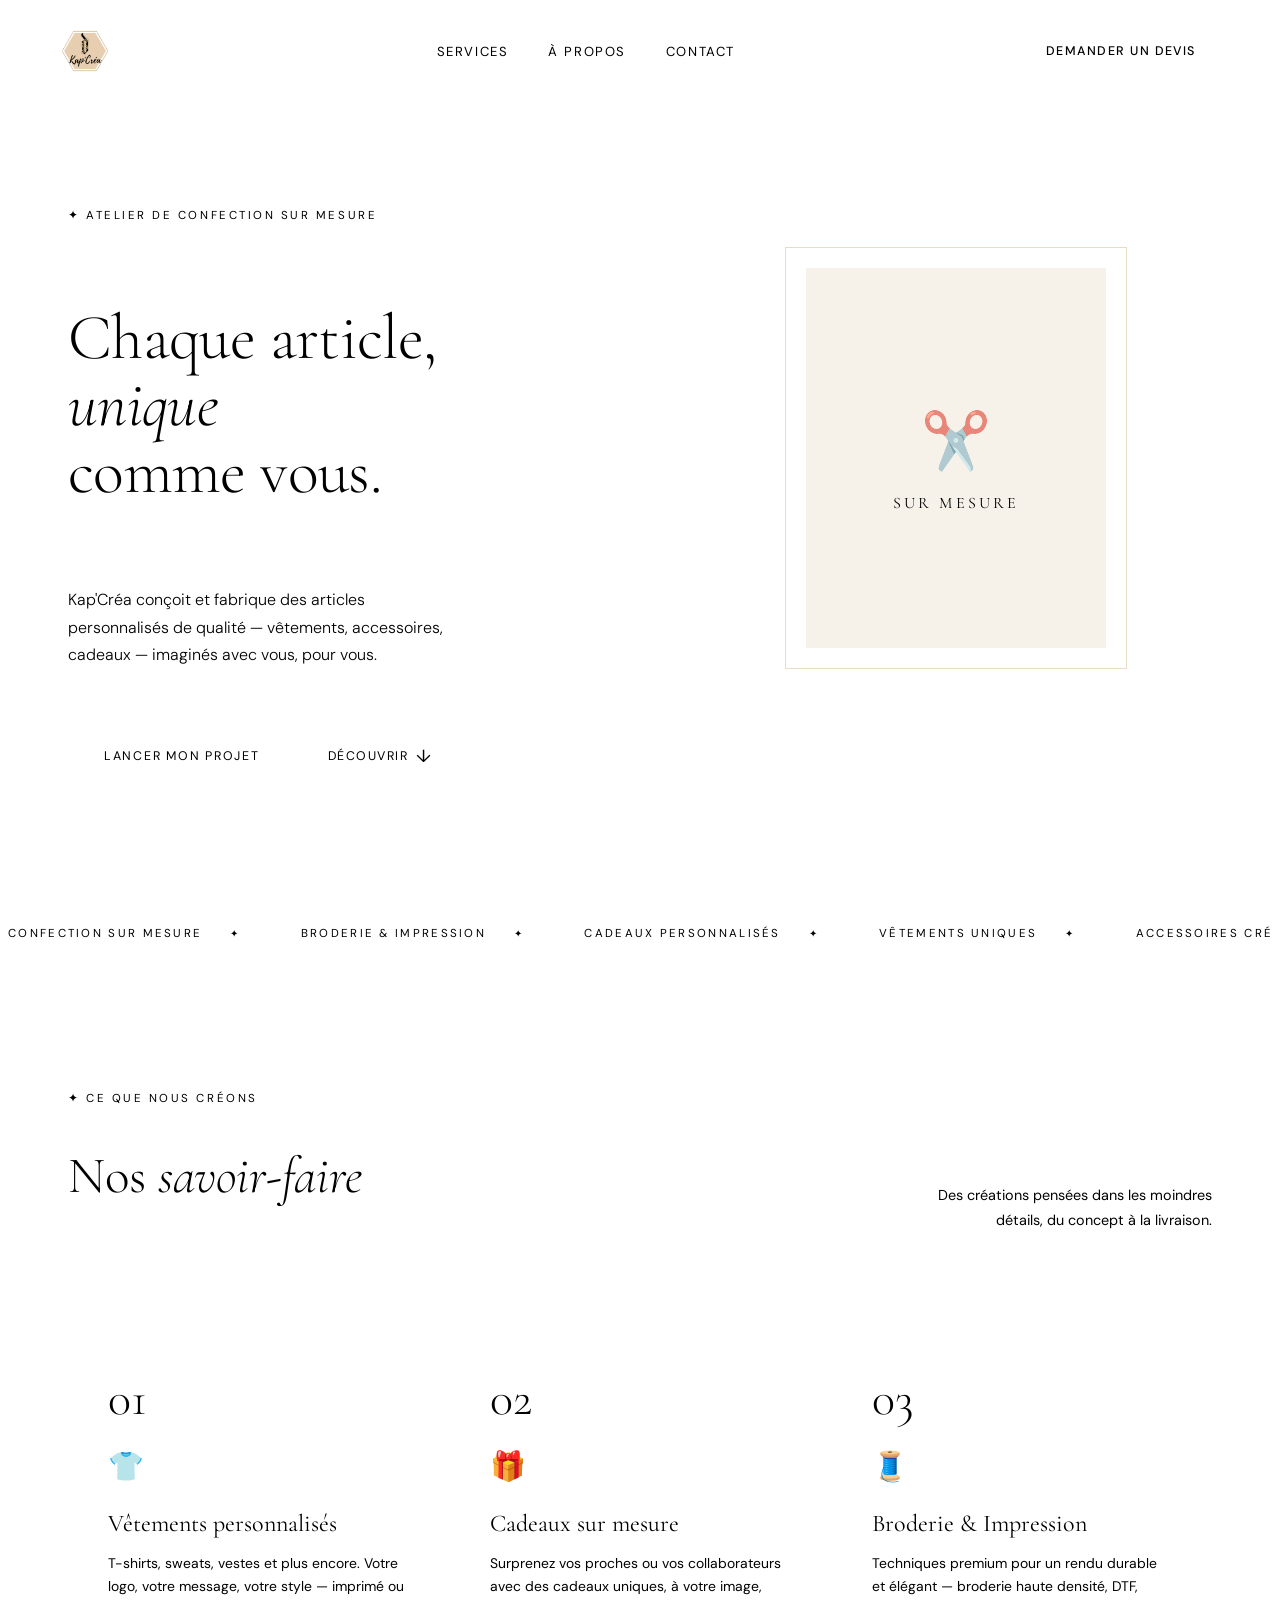
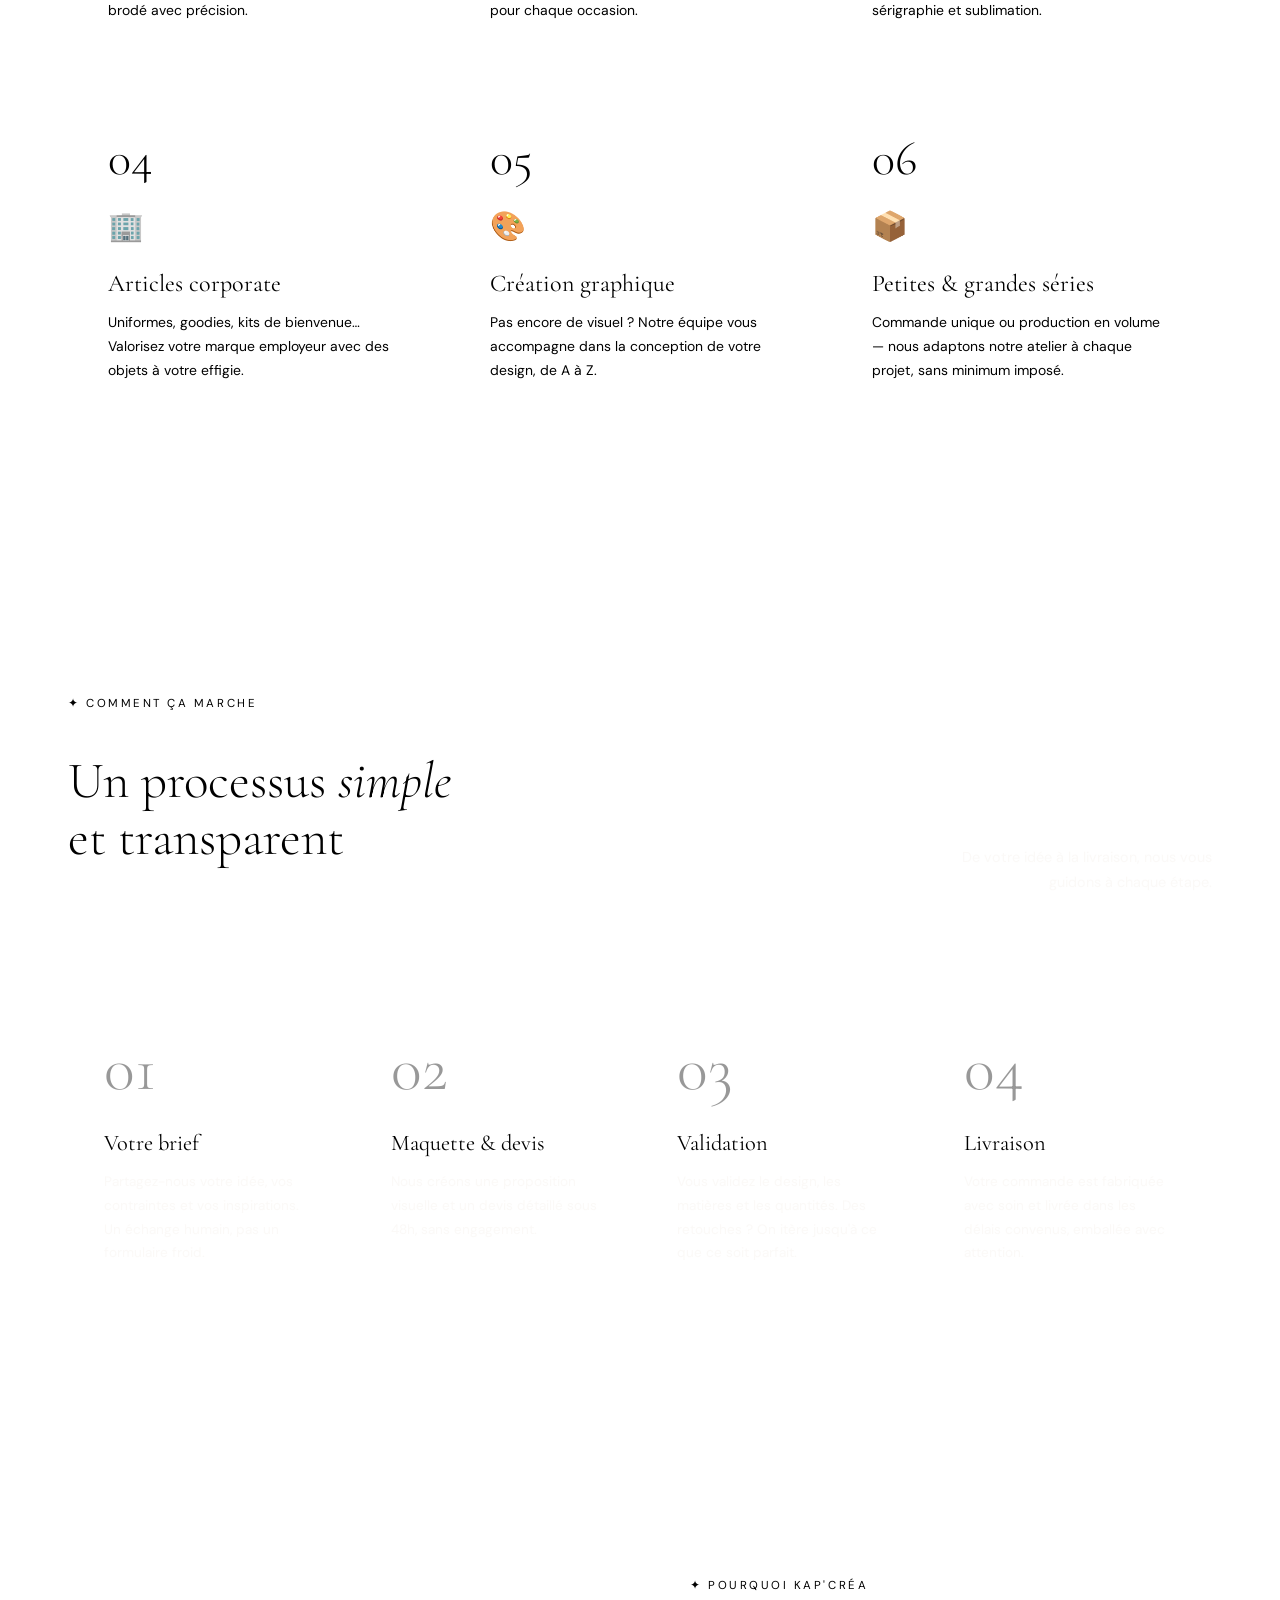
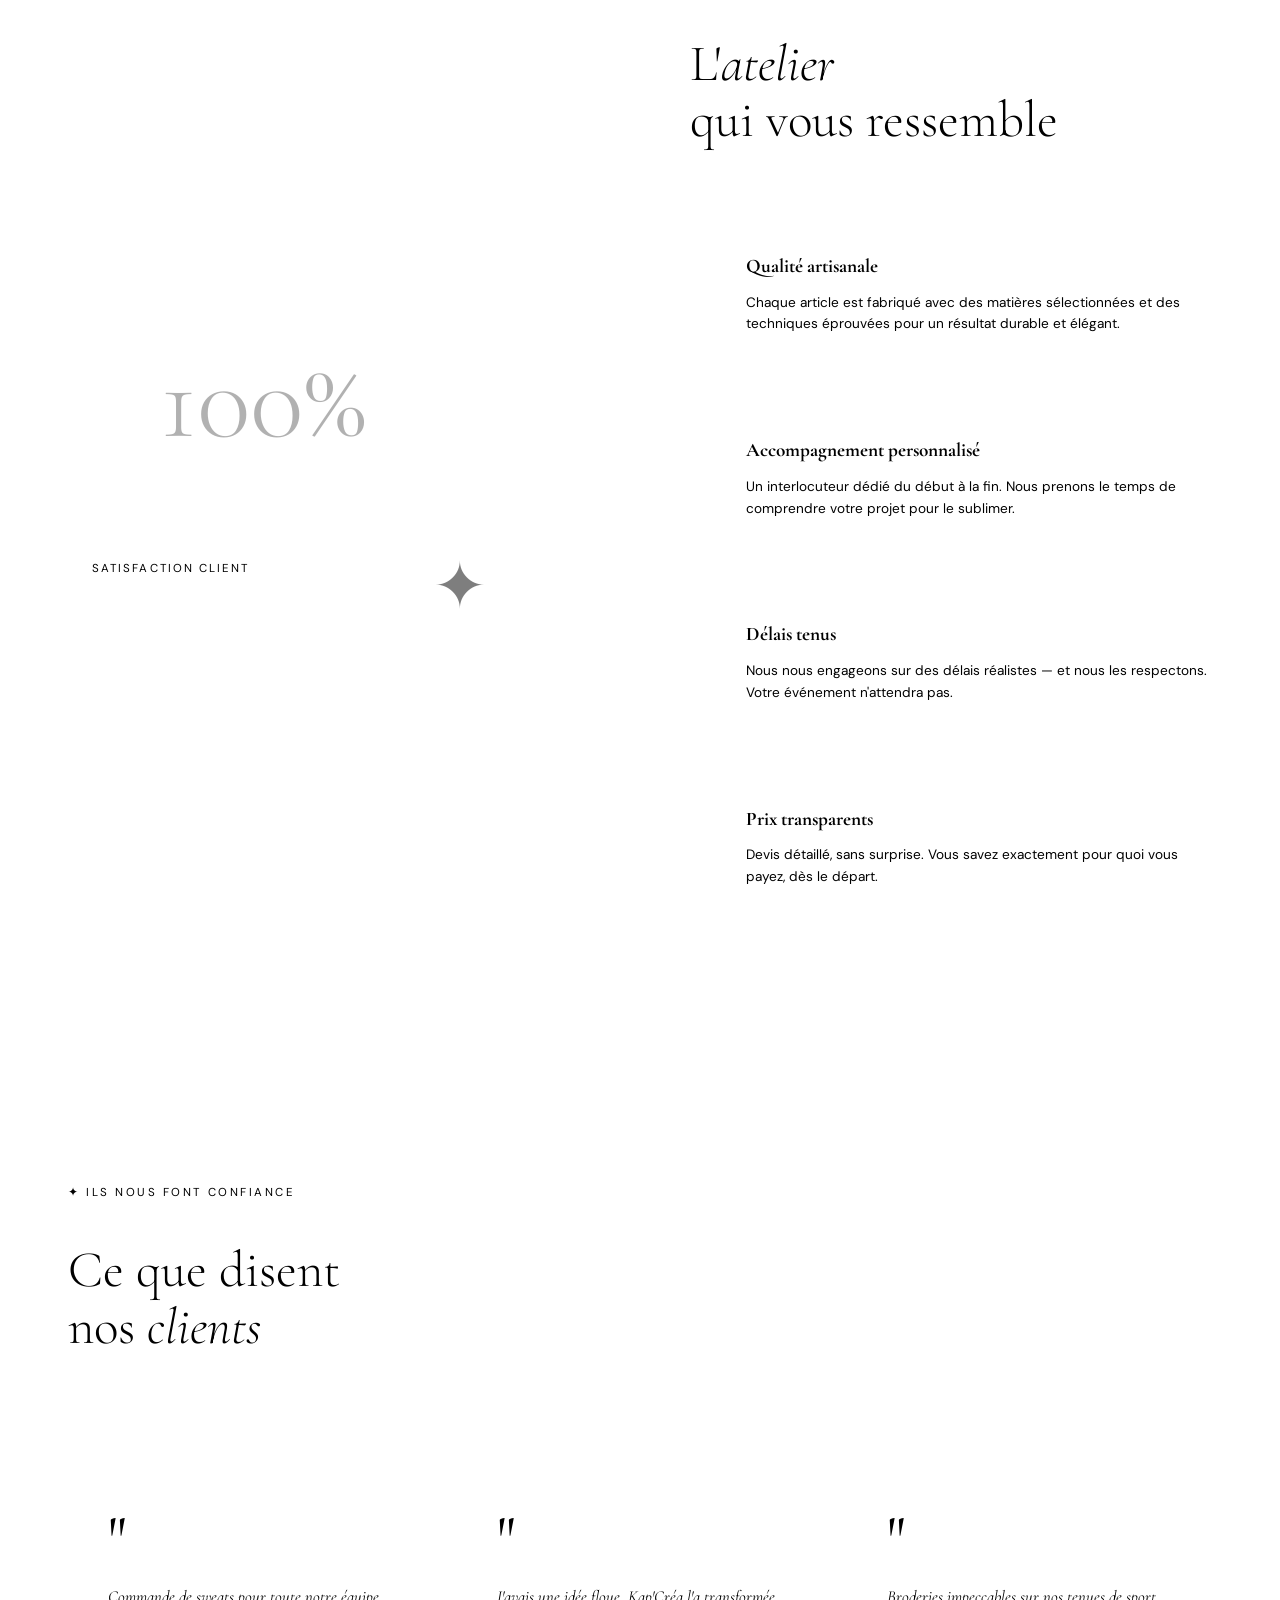
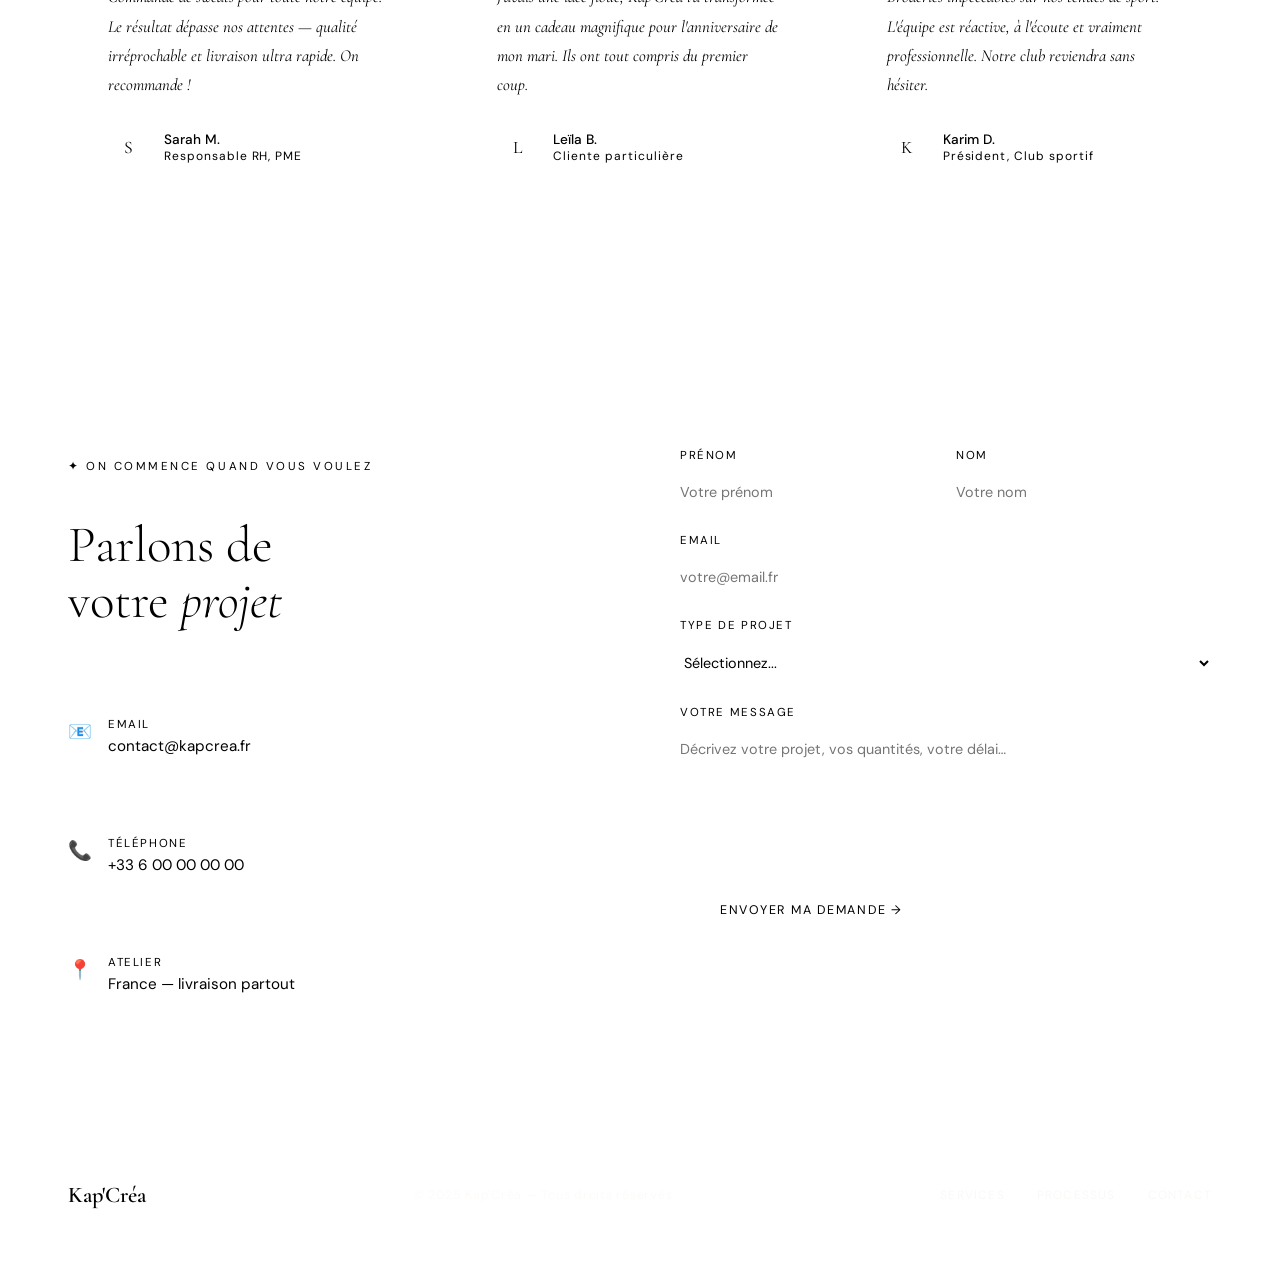
==== commit d667c471: "page accueil" ====
--- a/Index.html
+++ b/Index.html
@@ -17,7 +17,9 @@
 <!-- NAV -->
 
 <nav id="navbar">
-  <a href="index.html" class="nav-logo">Kap'<span>Créa</span></a>
+  <a href="index.html" class="nav-logo">
+  <img src="logo-kapcrea.png" alt="Logo Kap'Créa" style="height: 50px; width: auto; vertical-align: middle;">
+</a>
   <ul class="nav-links">
     <li><a href="services.html">Services</a></li>
     <li><a href="propos.html">À propos</a></li>
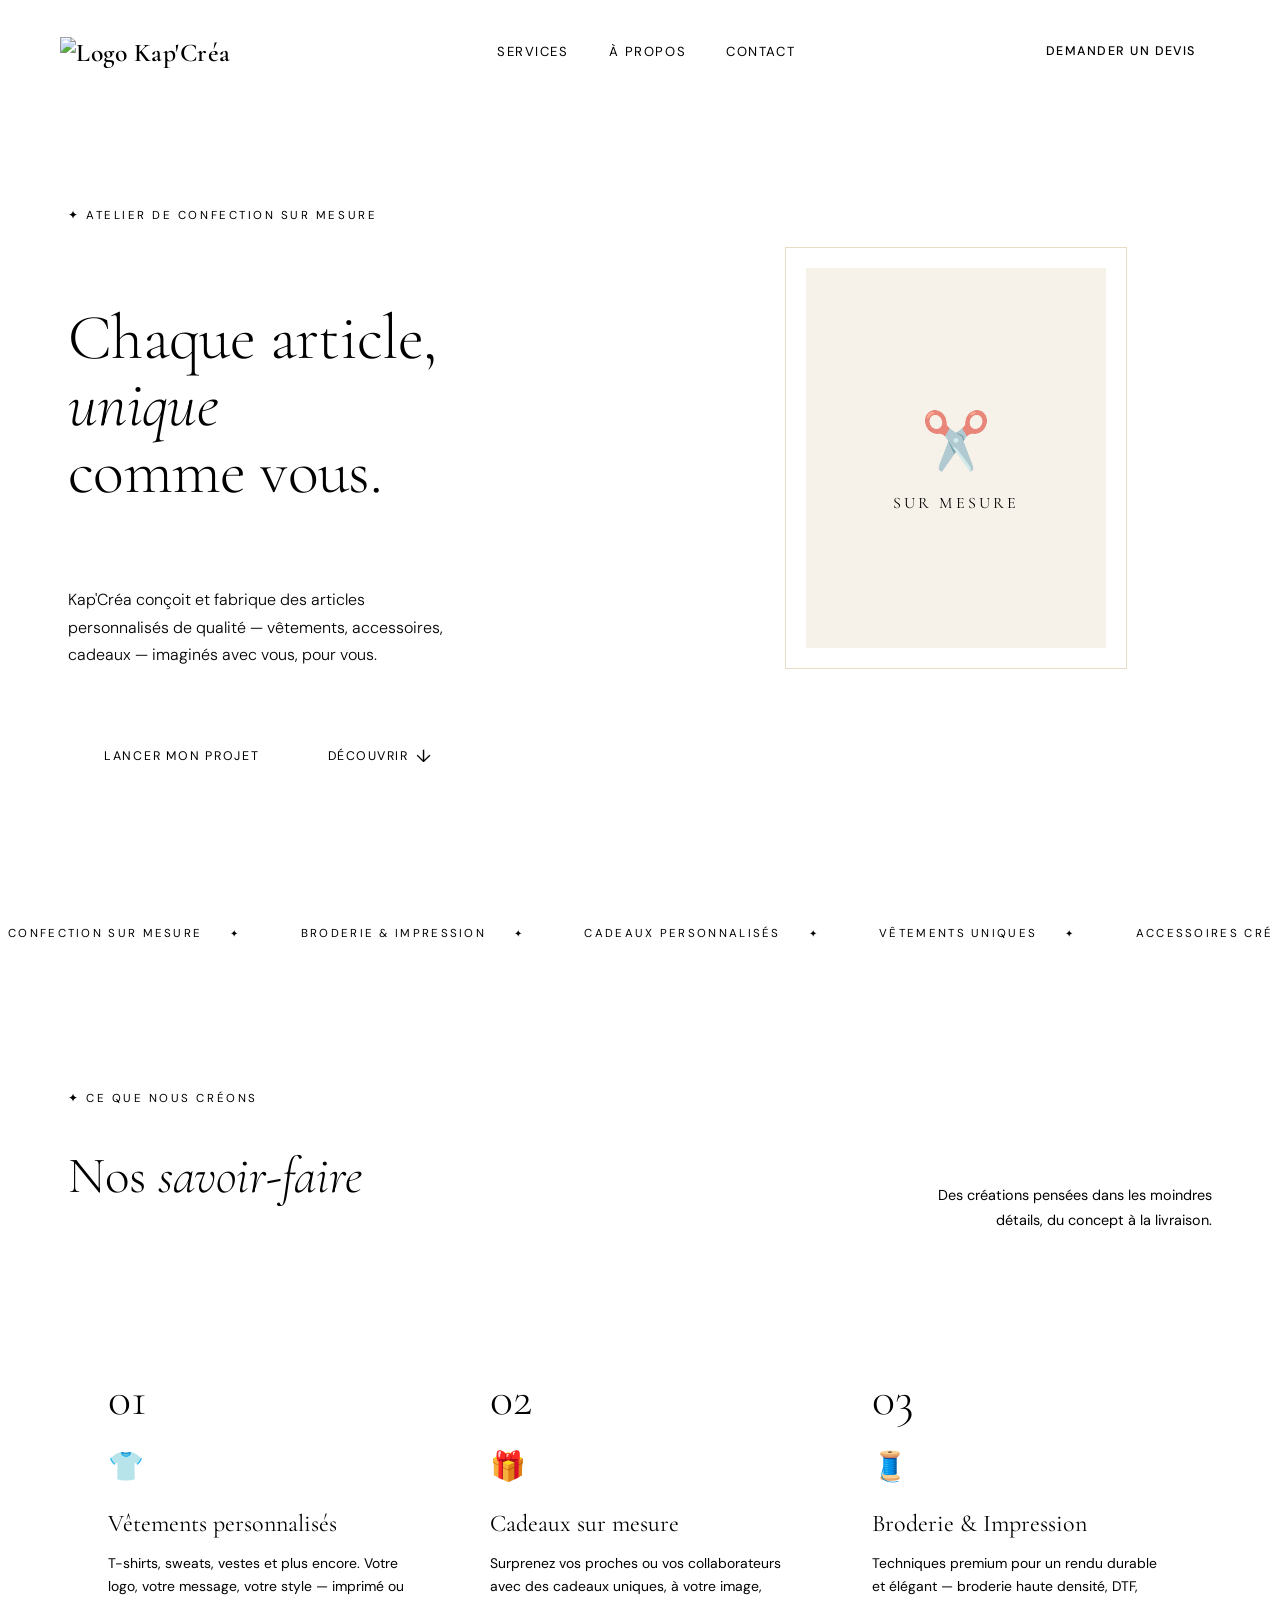
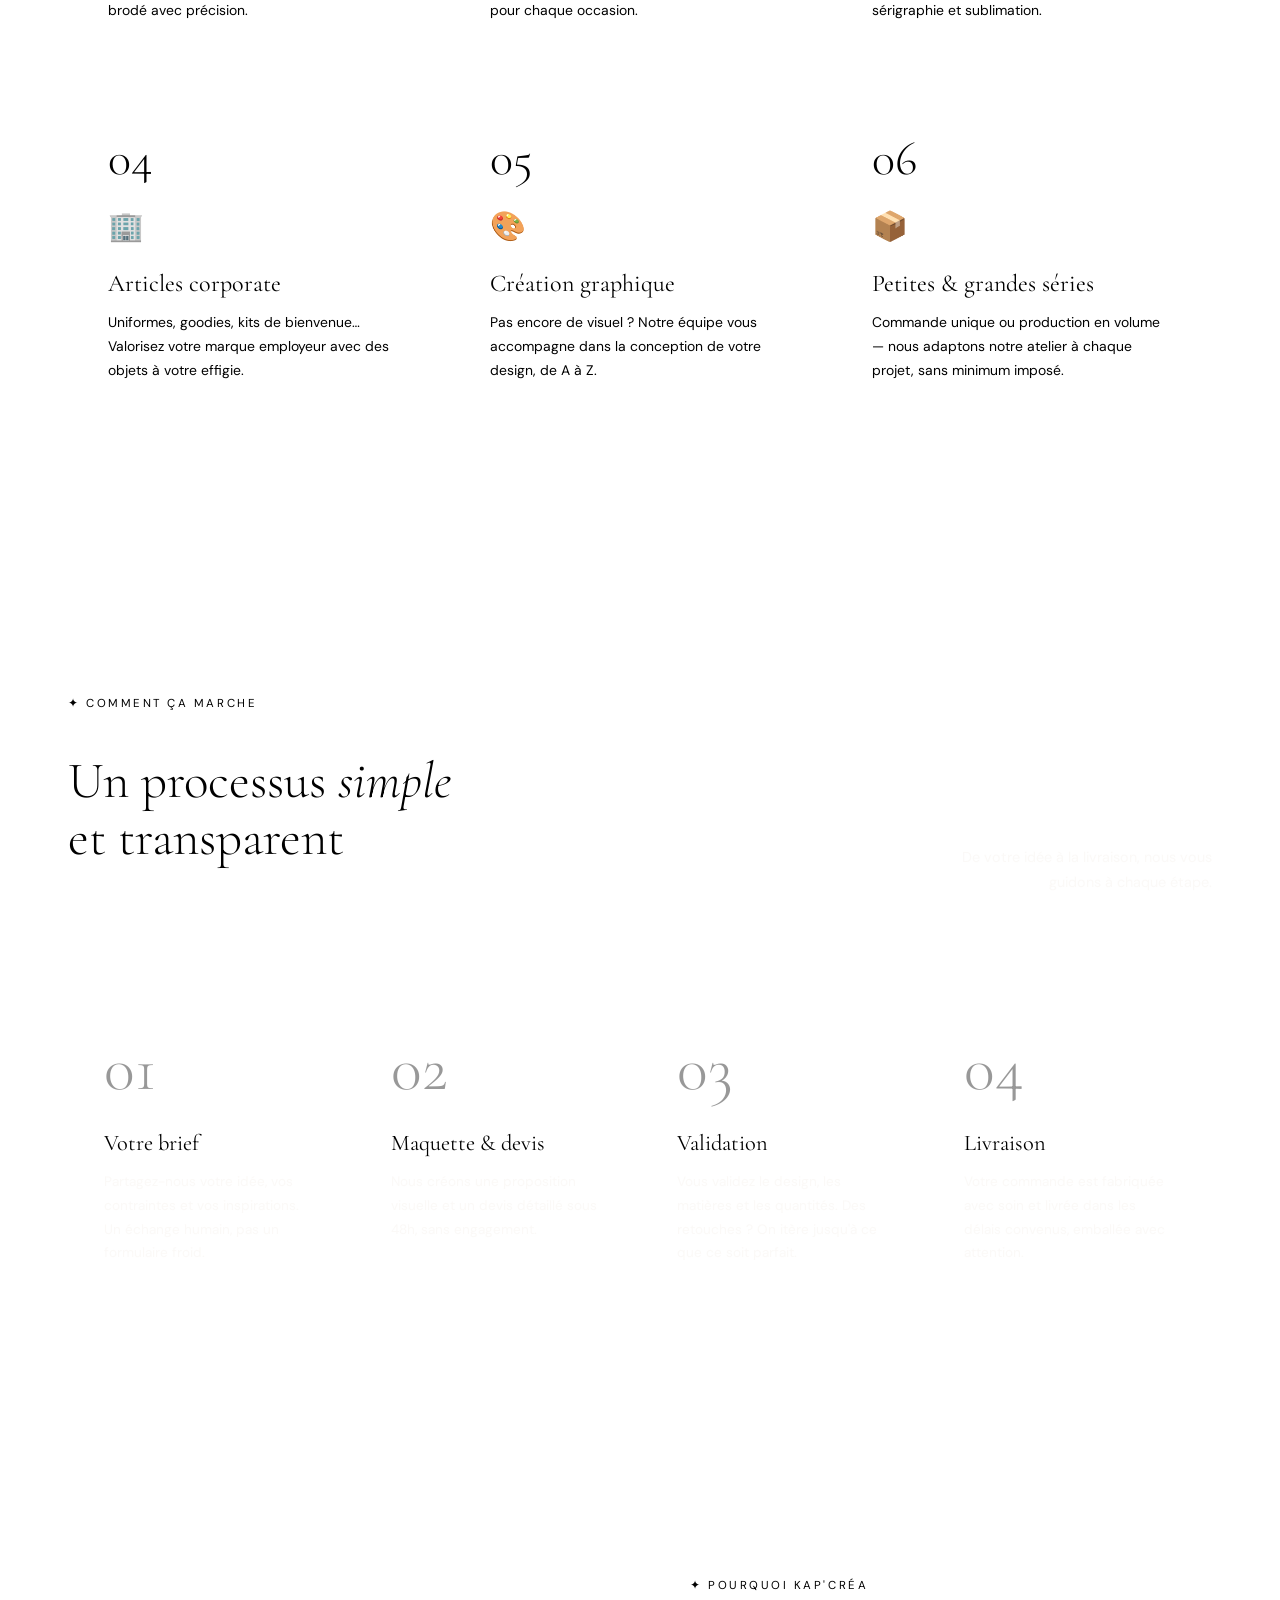
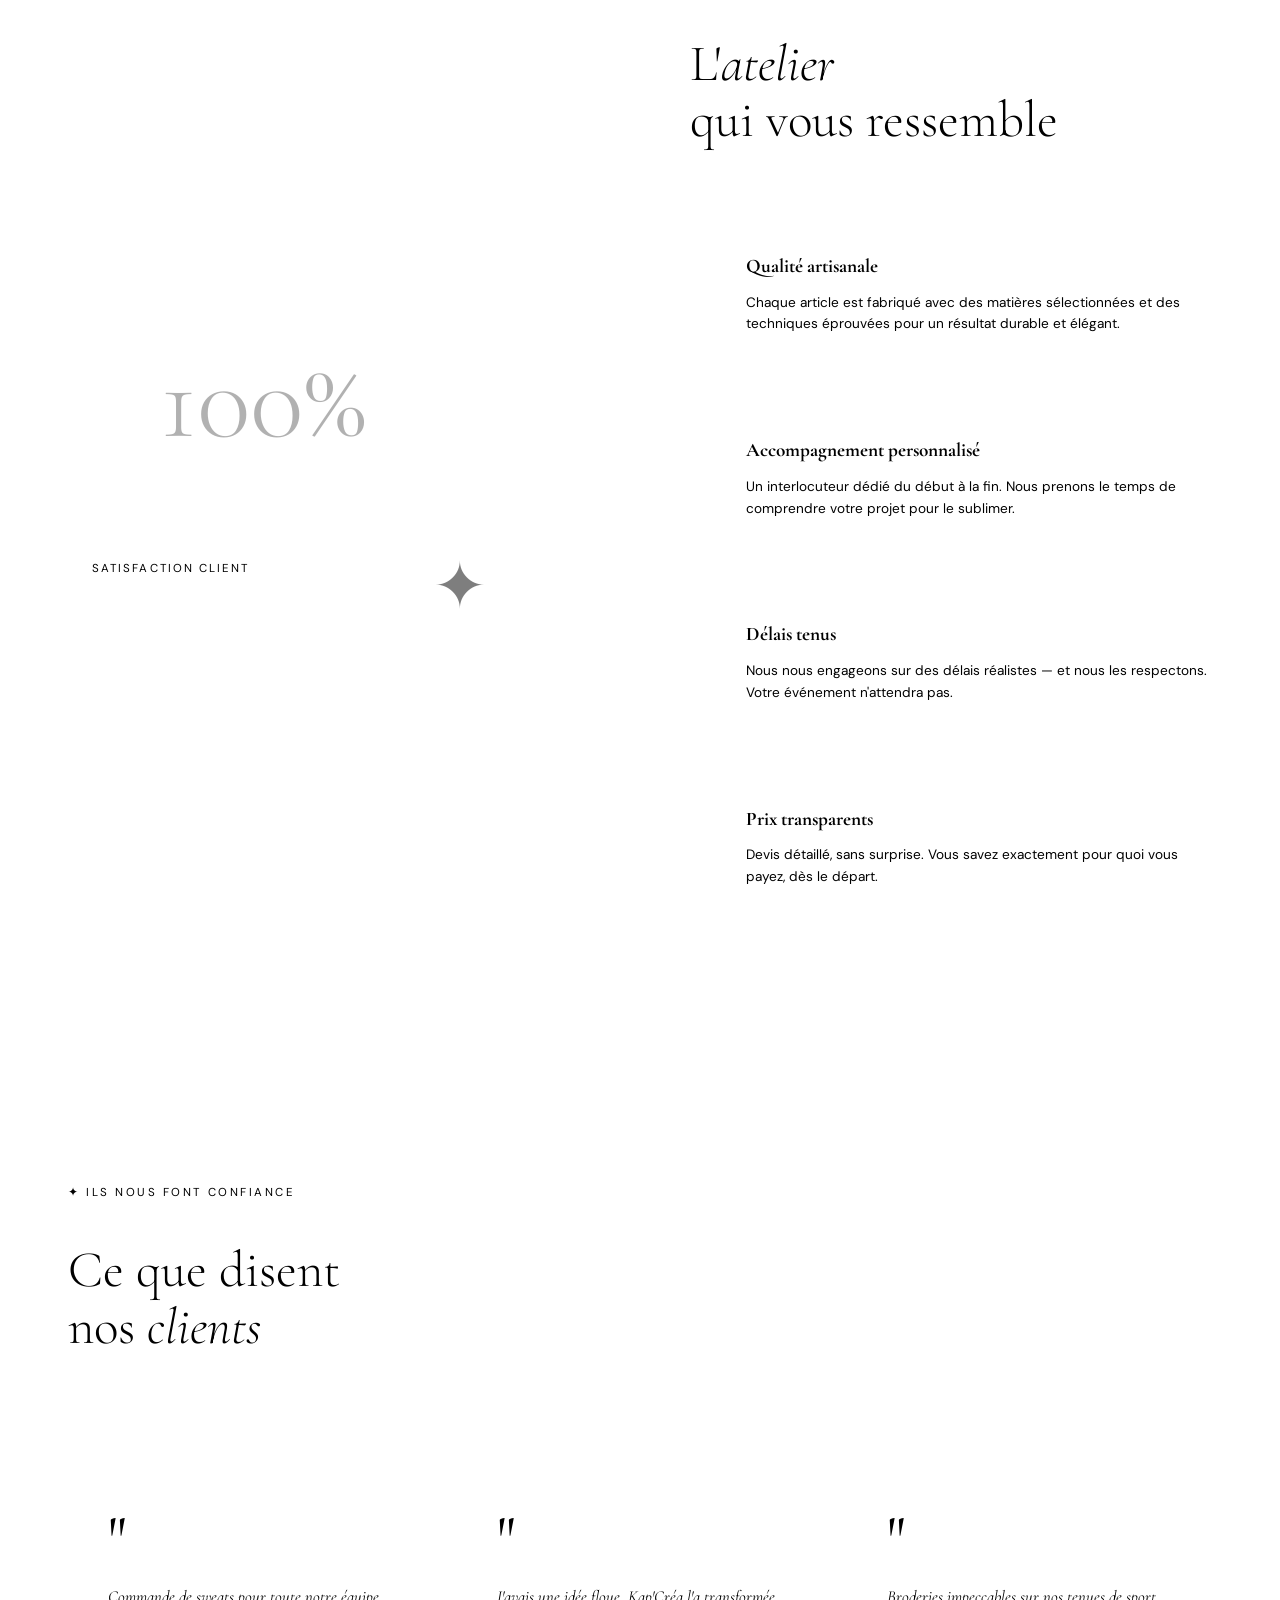
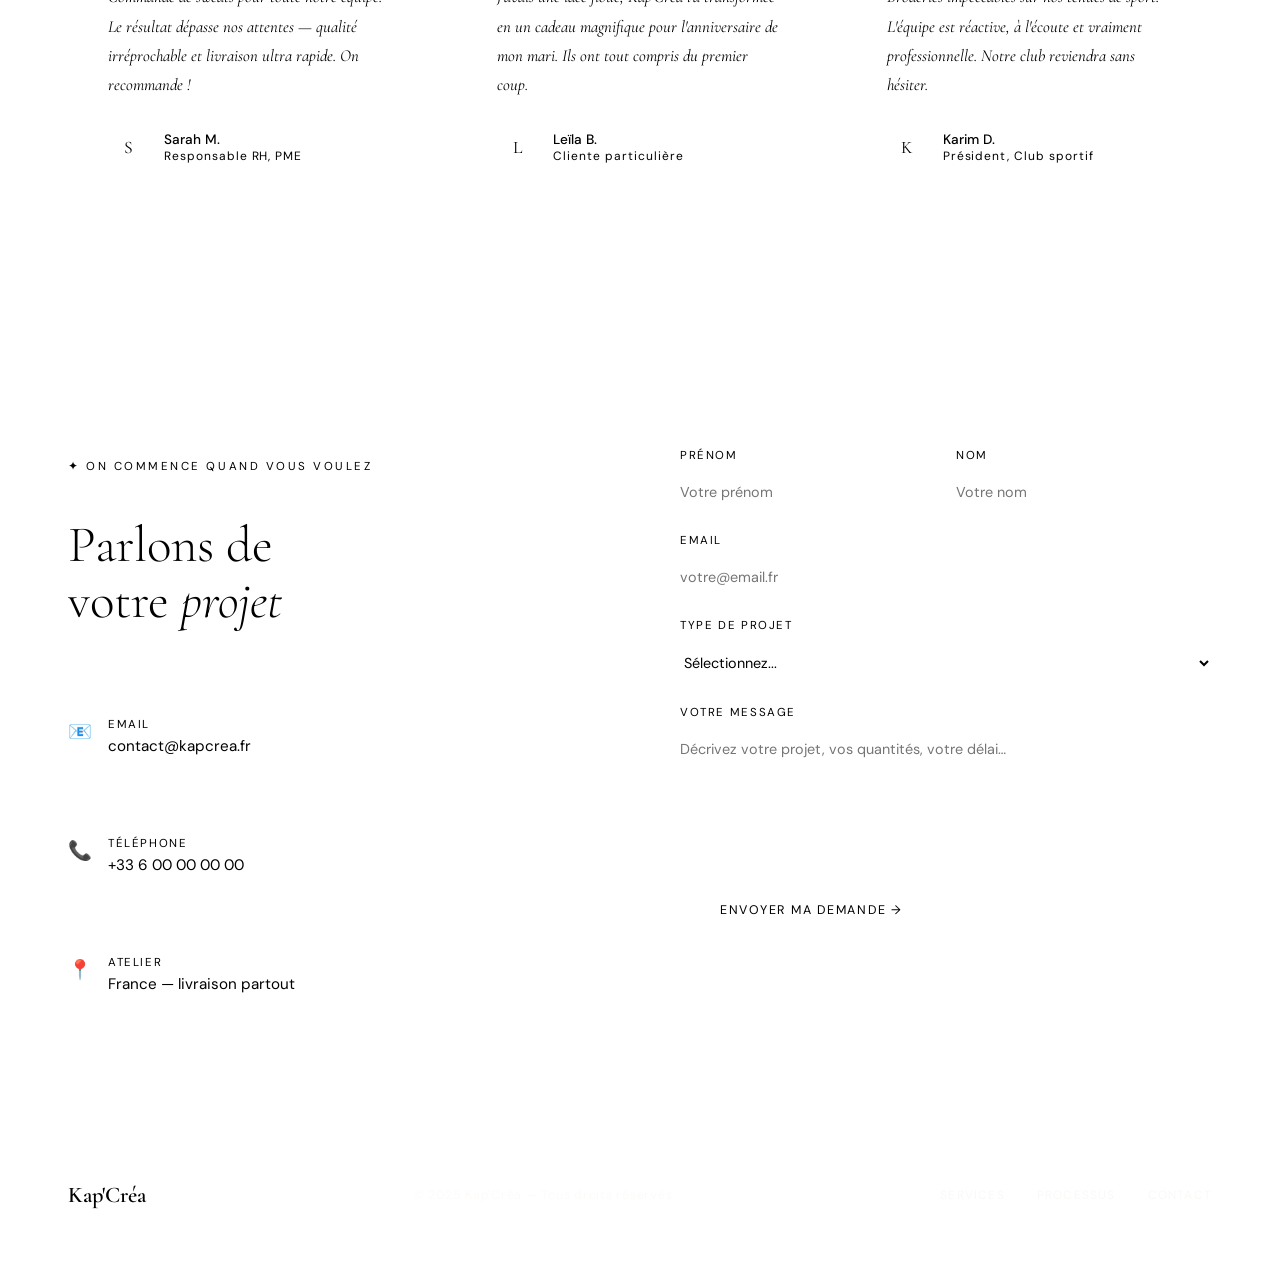
==== commit 23fb674b: "page accueil" ====
--- a/Index.html
+++ b/Index.html
@@ -18,7 +18,7 @@
 
 <nav id="navbar">
   <a href="index.html" class="nav-logo">
-  <img src="logo-kapcrea.png" alt="Logo Kap'Créa" style="height: 50px; width: auto; vertical-align: middle;">
+  <img src="logo-kapcrea.svg" alt="Logo Kap'Créa" style="height: 100px; width: auto; vertical-align: middle;">
 </a>
   <ul class="nav-links">
     <li><a href="services.html">Services</a></li>
--- a/style.css
+++ b/style.css
@@ -19,24 +19,6 @@
   background: var(--cream);
   color: var(--charcoal);
   overflow-x: hidden;
-}
-
-/* ── CURSOR ── */
-* { cursor: none; }
-#cursor {
-  position: fixed;
-  width: 12px; height: 12px;
-  background: var(--accent);
-  border-radius: 50%;
-  pointer-events: none;
-  z-index: 9999;
-  transform: translate(-50%, -50%);
-  transition: transform 0.15s ease, width 0.3s ease, height 0.3s ease, background 0.3s ease;
-}
-#cursor.grow {
-  width: 40px; height: 40px;
-  background: transparent;
-  border: 1.5px solid var(--accent);
 }
 
 /* ── NAV ── */
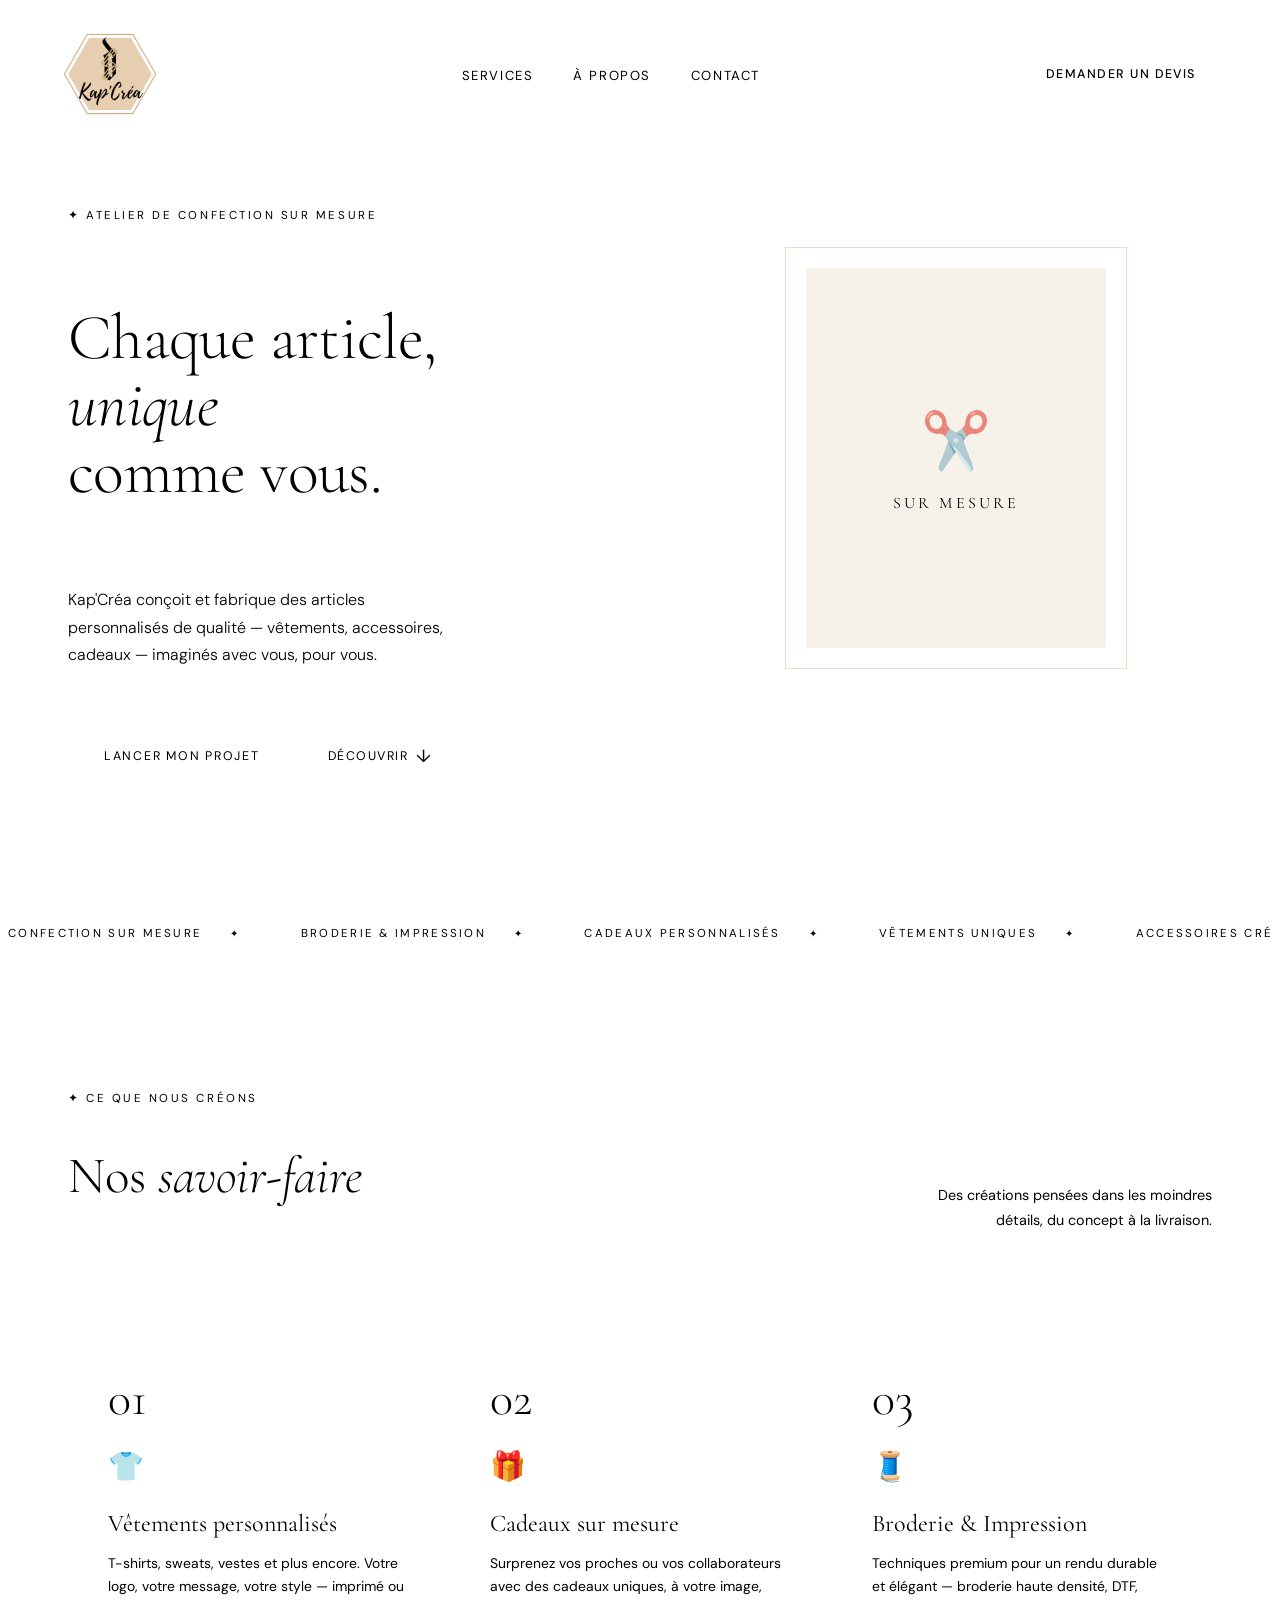
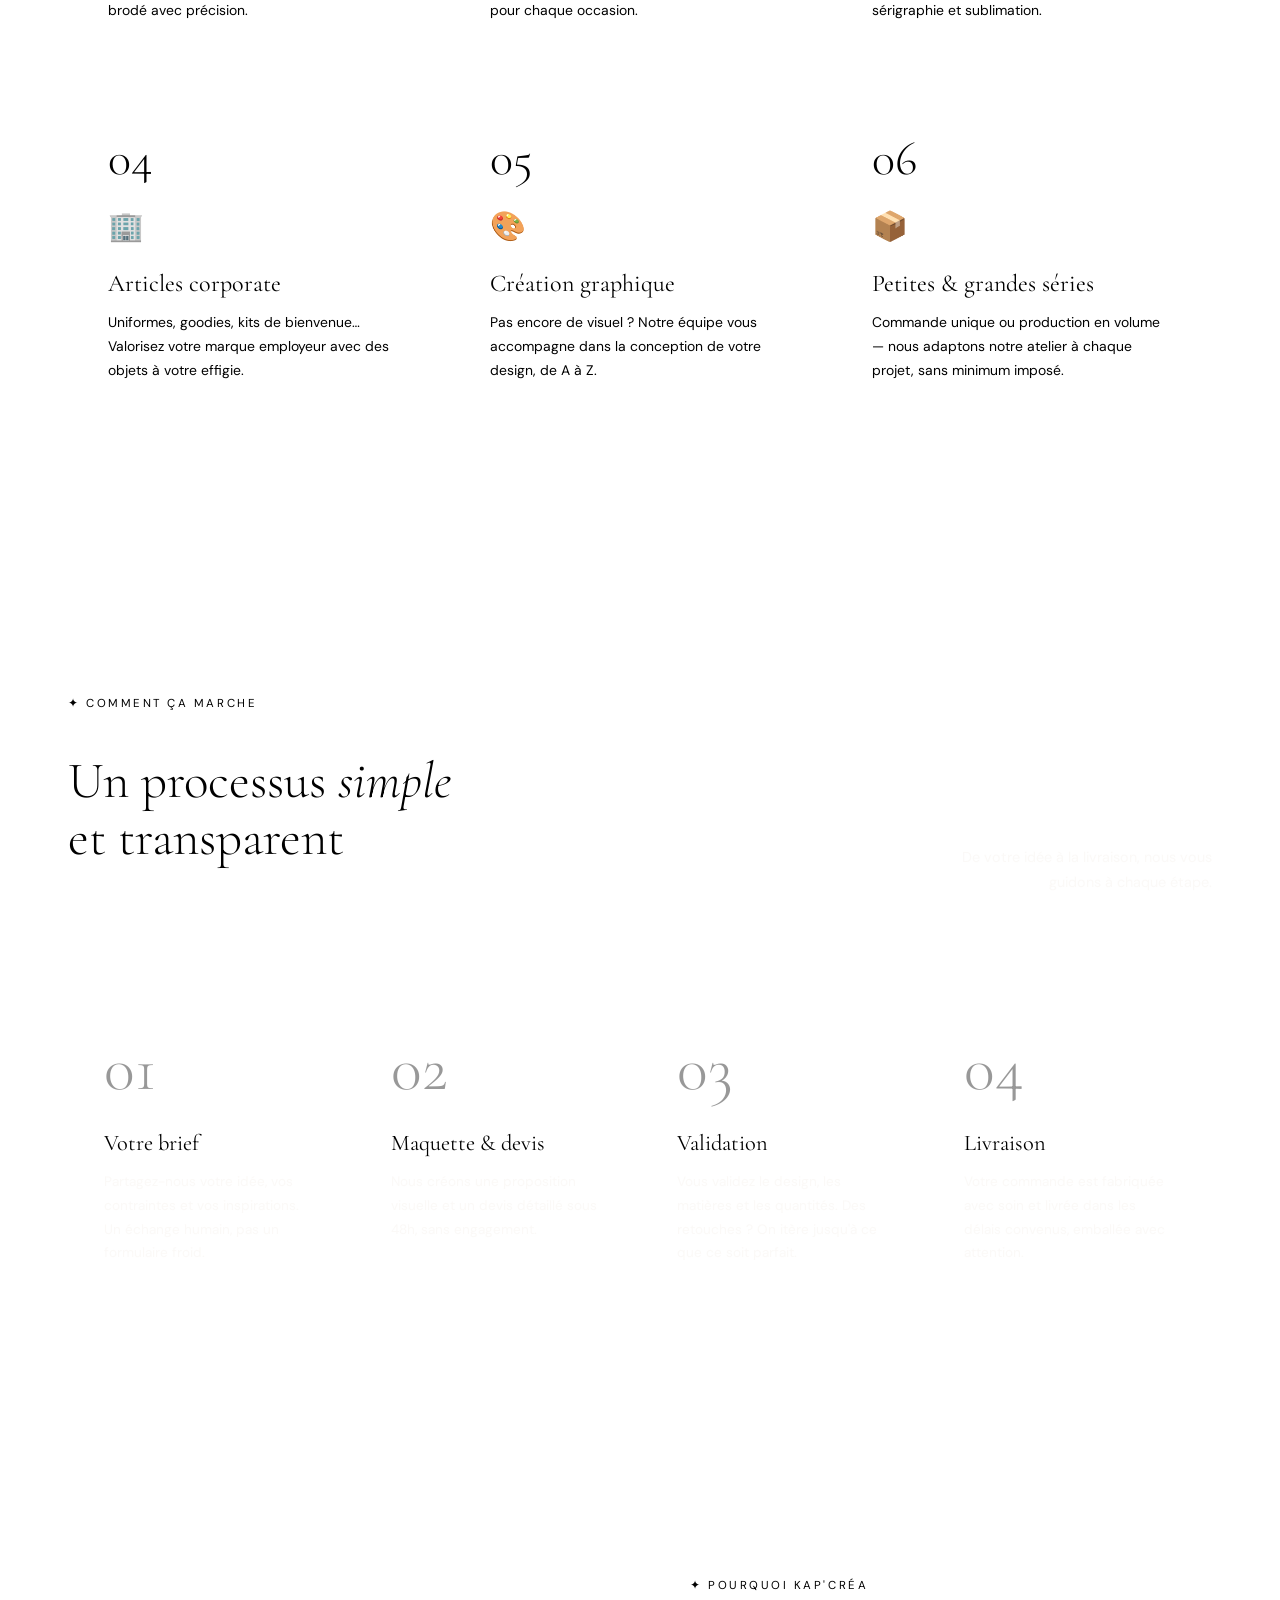
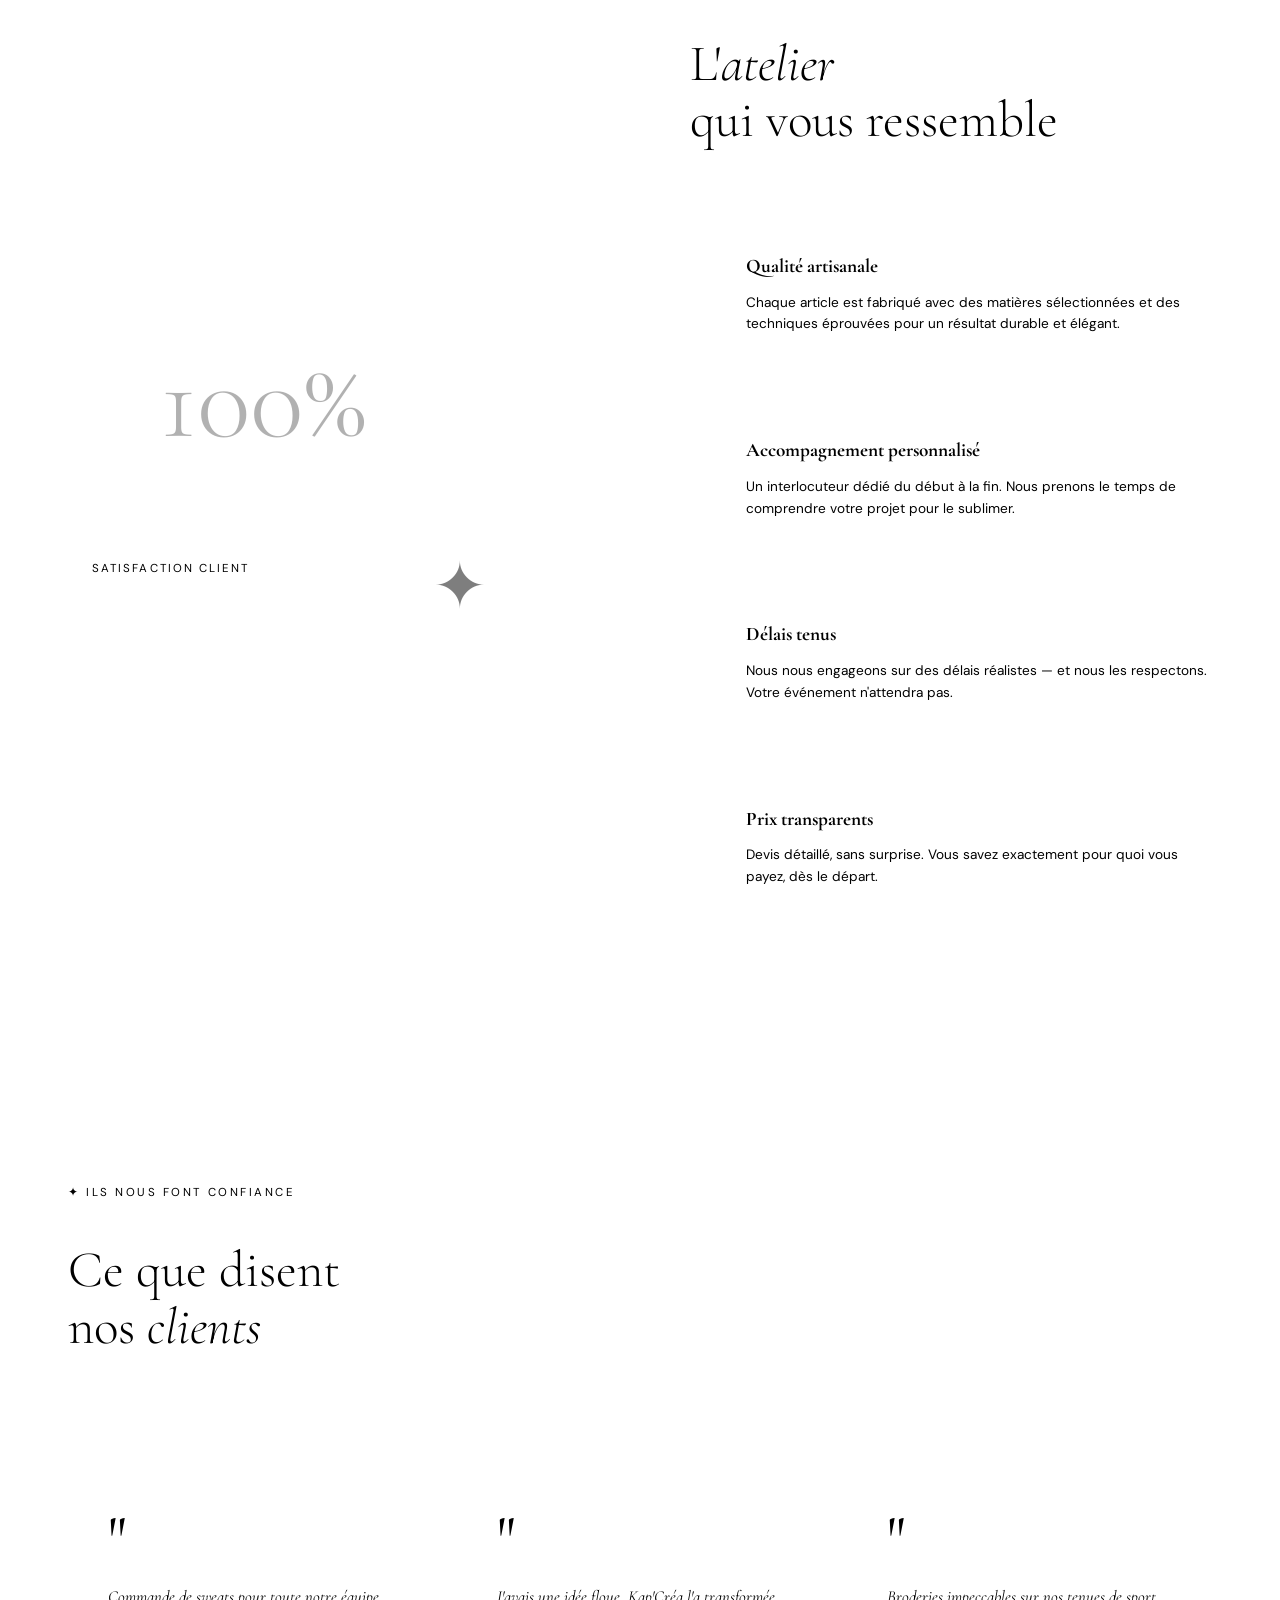
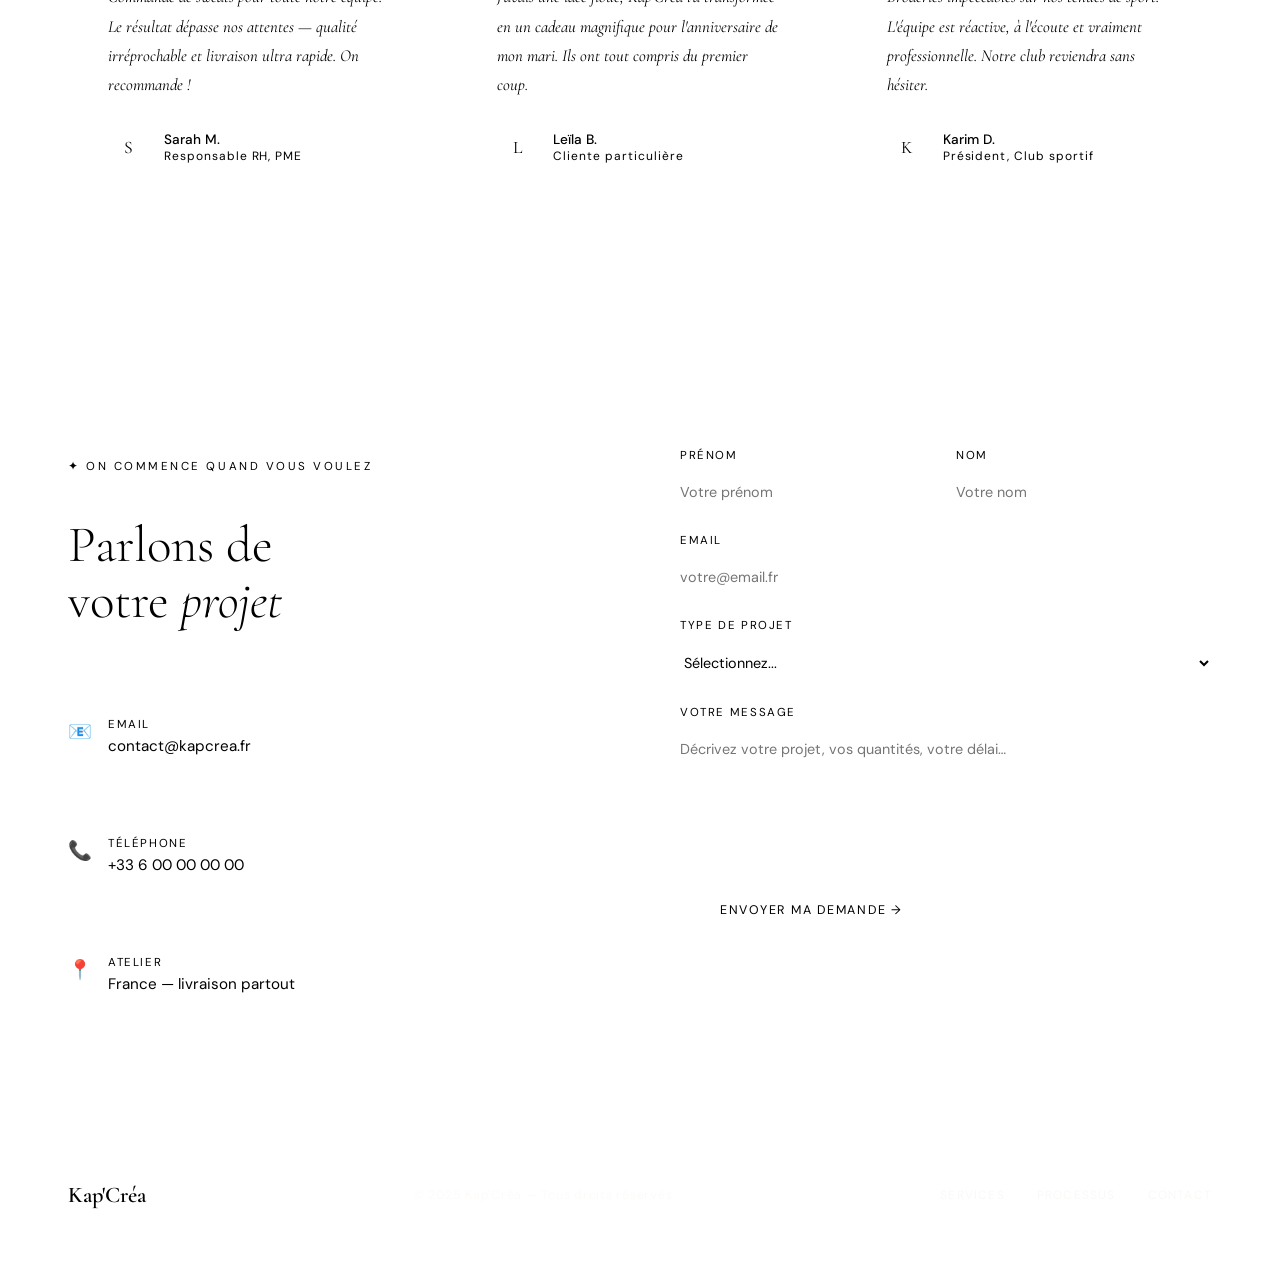
==== commit 824f7537: "page accueil" ====
--- a/Index.html
+++ b/Index.html
@@ -18,7 +18,7 @@
 
 <nav id="navbar">
   <a href="index.html" class="nav-logo">
-  <img src="logo-kapcrea.svg" alt="Logo Kap'Créa" style="height: 100px; width: auto; vertical-align: middle;">
+  <img src="logo-kapcrea.png" alt="Logo Kap'Créa" style="height: 100px; width: auto; vertical-align: middle;">
 </a>
   <ul class="nav-links">
     <li><a href="services.html">Services</a></li>
